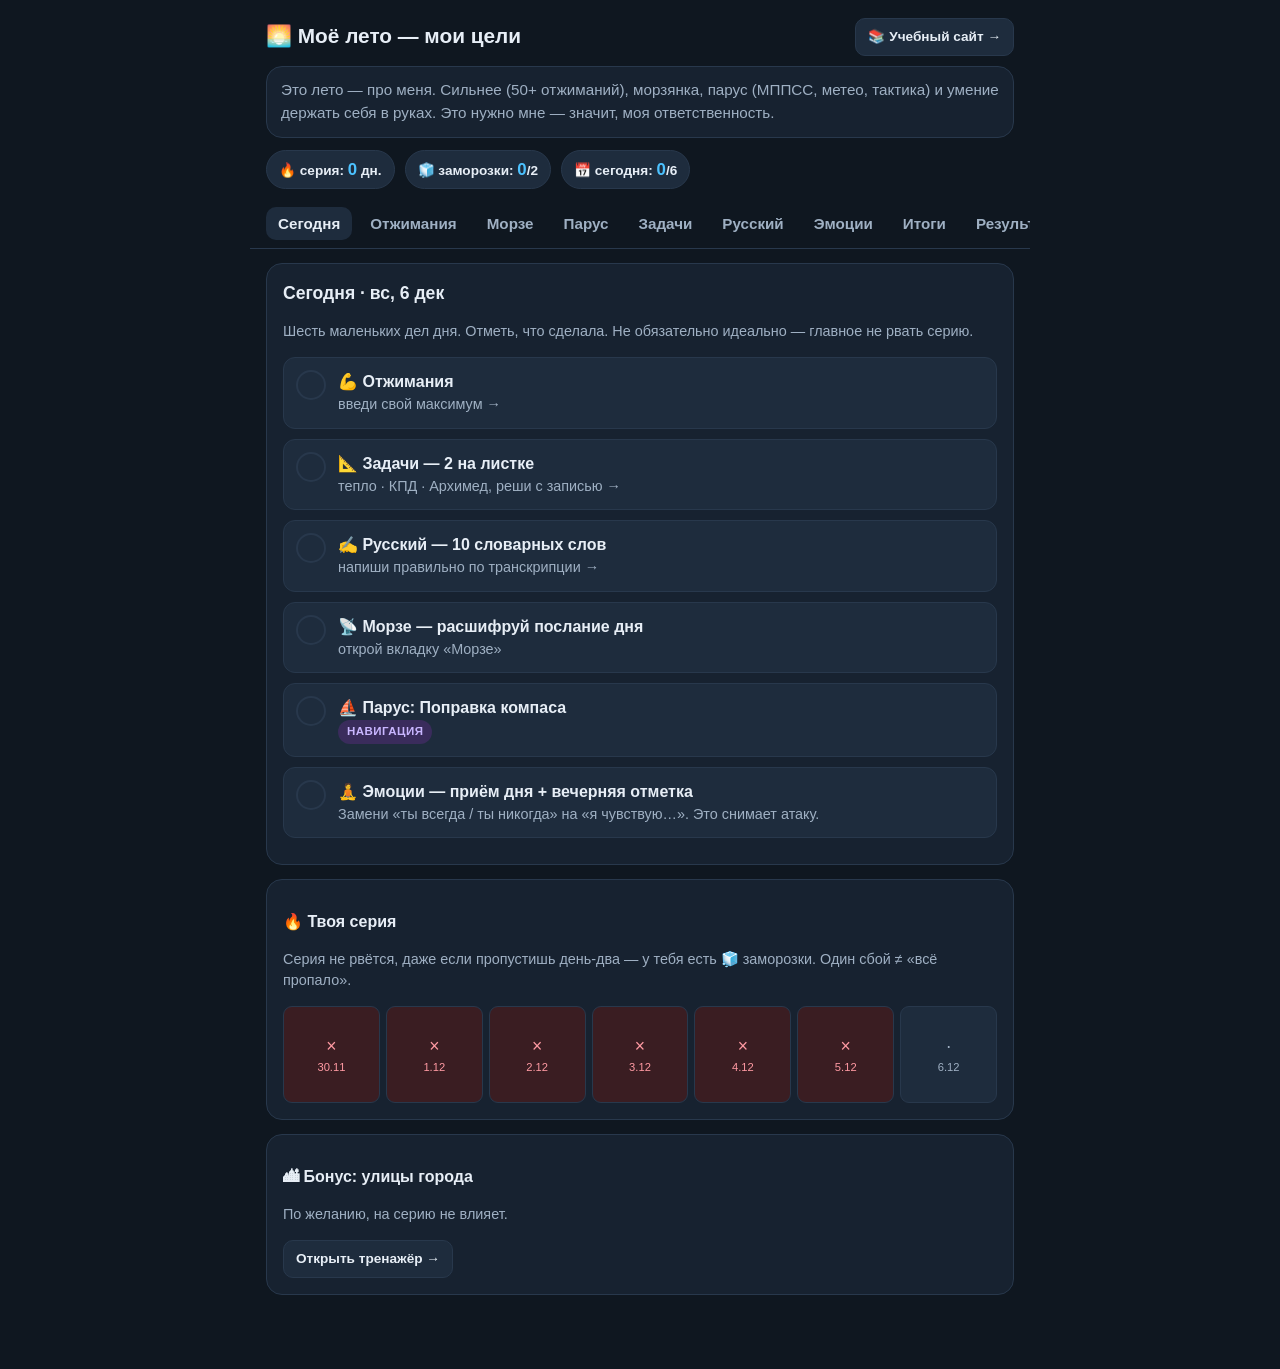
==== goals.html @ f06adfed "Отметка серии 1–5 июля (80 отж 5-го, 70 в остальные) + бонус-вкладка «Улицы города» - Разовый seed: " ====
<!DOCTYPE html>
<html lang="ru">
<head>
<meta charset="UTF-8">
<meta name="viewport" content="width=device-width, initial-scale=1.0">
<title>Моё лето — мои цели</title>
<style>
  :root{
    --bg:#0f1720; --card:#172230; --card2:#1e2c3d; --line:#28384c;
    --text:#e7eef6; --dim:#9fb0c3; --accent:#4cc2ff; --accent2:#5be0a0;
    --warn:#ffb454; --bad:#ff7a85; --good:#5be0a0;
    --radius:16px;
  }
  *{box-sizing:border-box; -webkit-tap-highlight-color:transparent;}
  body{margin:0; background:var(--bg); color:var(--text);
    font-family:-apple-system,Segoe UI,Roboto,Arial,sans-serif; line-height:1.5;}
  header{padding:18px 16px 10px; max-width:780px; margin:0 auto;}
  h1{font-size:1.3rem; margin:0 0 4px;}
  .why{background:var(--card); border:1px solid var(--line); border-radius:var(--radius);
    padding:12px 14px; margin-top:10px; font-size:.95rem; color:var(--dim); cursor:text;}
  .why b{color:var(--text);}
  .streakbar{display:flex; gap:10px; align-items:center; margin-top:12px; flex-wrap:wrap;}
  .chip{background:var(--card2); border:1px solid var(--line); border-radius:999px;
    padding:6px 12px; font-size:.85rem; font-weight:600;}
  .chip .num{color:var(--accent); font-size:1.05rem;}
  nav{display:flex; gap:6px; overflow-x:auto; padding:8px 16px; max-width:780px; margin:0 auto;
    position:sticky; top:0; background:var(--bg); z-index:5; border-bottom:1px solid var(--line);}
  nav button{flex:0 0 auto; background:none; border:none; color:var(--dim);
    font-size:.95rem; padding:8px 12px; border-radius:10px; cursor:pointer; font-weight:600;}
  nav button.active{background:var(--card2); color:var(--text);}
  main{max-width:780px; margin:0 auto; padding:14px 16px 60px;}
  .card{background:var(--card); border:1px solid var(--line); border-radius:var(--radius);
    padding:16px; margin-bottom:14px;}
  .card h2{margin:0 0 4px; font-size:1.1rem;}
  .card h3{margin:14px 0 6px; font-size:1rem;}
  .muted{color:var(--dim); font-size:.9rem;}
  .task{display:flex; align-items:flex-start; gap:12px; padding:12px; border-radius:12px;
    background:var(--card2); margin-bottom:10px; border:1px solid var(--line);}
  .task.done{opacity:.65;}
  .task .body{flex:1;}
  .task .ttl{font-weight:700;}
  .check{flex:0 0 auto; width:30px; height:30px; border-radius:50%; border:2px solid var(--line);
    background:none; cursor:pointer; font-size:1rem; color:var(--good); display:flex;
    align-items:center; justify-content:center; transition:.15s;}
  .check.on{background:var(--good); border-color:var(--good); color:#0f1720;}
  button.btn{background:var(--accent); color:#062234; border:none; border-radius:10px;
    padding:10px 16px; font-weight:700; cursor:pointer; font-size:.95rem;}
  button.btn.ghost{background:none; border:1px solid var(--line); color:var(--text);}
  input,textarea,select{background:var(--bg); color:var(--text); border:1px solid var(--line);
    border-radius:10px; padding:10px; font-size:1rem; font-family:inherit; width:100%;}
  textarea{resize:vertical; min-height:54px;}
  .row{display:flex; gap:10px; flex-wrap:wrap; align-items:center;}
  .morse{font-family:ui-monospace,Consolas,monospace; font-size:1.5rem; letter-spacing:2px;
    background:var(--bg); border:1px dashed var(--line); border-radius:12px; padding:16px;
    word-break:break-word; text-align:center; margin:8px 0;}
  .mtable{display:grid; grid-template-columns:repeat(auto-fill,minmax(64px,1fr)); gap:4px; margin-top:8px;}
  .mtable div{background:var(--card2); border-radius:8px; padding:6px; text-align:center; font-size:.8rem;}
  .mtable .m{font-family:monospace; color:var(--accent); display:block;}
  .pill{display:inline-block; font-size:.72rem; font-weight:700; padding:3px 9px; border-radius:999px;
    text-transform:uppercase; letter-spacing:.04em;}
  .pill.mppss{background:#1d3a5c; color:#9ad0ff;}
  .pill.meteo{background:#173f33; color:#8fe6c0;}
  .pill.tactic{background:#4a2d12; color:#ffce9a;}
  .pill.nav{background:#3a2c5c; color:#c9b6ff;}
  .pill.ogni{background:#5c1d2e; color:#ffb3c1;}
  .pill.zvuk{background:#14424a; color:#9ae6ef;}
  .pill.flag{background:#4a4512; color:#f0e29a;}
  table td,table th{padding:7px 8px; border-bottom:1px solid var(--line);}
  .progress{height:12px; background:var(--bg); border-radius:999px; overflow:hidden; border:1px solid var(--line);}
  .progress>i{display:block; height:100%; background:linear-gradient(90deg,var(--accent),var(--accent2));}
  .grid7{display:grid; grid-template-columns:repeat(7,1fr); gap:6px; margin-top:8px;}
  .grid7 .d{aspect-ratio:1; border-radius:9px; background:var(--card2); display:flex;
    flex-direction:column; align-items:center; justify-content:center; font-size:.7rem; color:var(--dim);
    border:1px solid var(--line);}
  .grid7 .d.done{background:#173f33; color:#8fe6c0; border-color:#2e6b54;}
  .grid7 .d.frozen{background:#1d3a5c; color:#9ad0ff;}
  .grid7 .d.miss{background:#3a1d22; color:#ff9aa3;}
  .grid7 .d .dd{font-size:1.1rem;}
  .moods{display:flex; gap:8px; margin:8px 0;}
  .moods button{font-size:1.5rem; background:none; border:1px solid var(--line); border-radius:10px;
    padding:6px 10px; cursor:pointer;}
  .moods button.sel{border-color:var(--accent); background:var(--card2);}
  .seg{display:flex; gap:6px; flex-wrap:wrap;}
  .seg button{background:var(--card2); border:1px solid var(--line); color:var(--text);
    border-radius:10px; padding:8px 14px; cursor:pointer;}
  .seg button.sel{background:var(--accent); color:#062234; border-color:var(--accent); font-weight:700;}
  .topbar{display:flex; align-items:center; justify-content:space-between; gap:10px; flex-wrap:wrap;}
  .linkbtn{display:inline-block; text-decoration:none; border:1px solid var(--line); color:var(--text);
    background:var(--card2); border-radius:10px; padding:8px 12px; font-weight:600; font-size:.85rem; white-space:nowrap;}
  .cols{display:flex; gap:14px; flex-wrap:wrap;}
  .col{flex:1 1 300px; min-width:0;}
  @media (max-width:560px){ .cols{flex-direction:column;} }
  .ok{color:var(--good); font-weight:700;}
  .no{color:var(--bad); font-weight:700;}
  small.note{color:var(--dim);}
</style>
</head>
<body>
<header>
  <div class="topbar">
    <h1>🌅 Моё лето — мои цели</h1>
    <a class="linkbtn" href="program.html">📚 Учебный сайт →</a>
  </div>
  <div class="why" id="why" title="Нажми, чтобы изменить"></div>
  <div class="streakbar">
    <span class="chip">🔥 серия: <span class="num" id="streakN">0</span> дн.</span>
    <span class="chip">🧊 заморозки: <span class="num" id="freezeN">2</span>/2</span>
    <span class="chip">📅 сегодня: <span class="num" id="todayDone">0</span>/6</span>
  </div>
</header>

<nav id="nav"></nav>
<main id="view"></main>

<script src="vocab.js"></script>
<script>
/* ============================ ДАННЫЕ ============================ */
// Русская азбука Морзе
const MORSE_RU={"А":".-","Б":"-...","В":".--","Г":"--.","Д":"-..","Е":".","Ж":"...-","З":"--..",
"И":"..","Й":".---","К":"-.-","Л":".-..","М":"--","Н":"-.","О":"---","П":".--.","Р":".-.","С":"...",
"Т":"-","У":"..-","Ф":"..-.","Х":"....","Ц":"-.-.","Ч":"---.","Ш":"----","Щ":"--.-","Ъ":"--.--",
"Ы":"-.--","Ь":"-..-","Э":"..-..","Ю":"..--","Я":".-.-"};
const MORSE_NUM={"0":"-----","1":".----","2":"..---","3":"...--","4":"....-","5":".....","6":"-....","7":"--...","8":"---..","9":"----."};
const MORSE={...MORSE_RU,...MORSE_NUM};

// Послания дня — морская тематика: птицы, морские животные, части такелажа.
// Не устойчивые выражения — чтобы расшифровывать, а не угадывать.
const MESSAGES = ["АЛЬБАТРОС","БУРЕВЕСТНИК","БАКЛАН","ОЛУША","КРАЧКА","ПОМОРНИК","ГЛУПЫШ","КАЙРА",
"ТЮЛЕНЬ","ДЕЛЬФИН","МЕДУЗА","КАЛЬМАР","МОРСКОЙ ЕЖ","СКАТ","КАСАТКА","МОРЖ","МИДИЯ","АКТИНИЯ",
"ВАНТЫ","ШТАГ","ФАЛ","ШКОТ","ГАФЕЛЬ","КРАСПИЦА","РЕЛИНГ","ШВЕРТ","РУМПЕЛЬ","НАГЕЛЬ","БАКШТАГ",
"ФОРДУН","СТАКСЕЛЬ","ТРАНЕЦ","КИЛЬ","3 ТЮЛЕНЯ","СТАЯ КРАЧЕК","МОКРЫЙ ФАЛ"];

const SAILING = [
 ["mppss","Кто обгоняющий","МППСС пр.13: обгоняющим считается судно, подходящее к другому с направления более 22,5° позади траверза (ночью видит только кормовой огонь). Оно уступает дорогу до полного расхождения.","Ты заходишь с сектора за траверзом судна. Кто уступает?","Ты — как обгоняющая, до расхождения."],
 ["mppss","Пересечение курсов","Пр.15 (для судов с двигателем): когда курсы пересекаются, уступает то судно, которое видит другое со своего правого борта.","Другое судно у тебя справа, курсы пересекаются. Кто уступает?","Ты — оно справа."],
 ["mppss","Иерархия судов","Пр.18: парусное судно уступает дорогу судам, лишённым возможности управляться, ограниченным в манёвре и занятым ловом рыбы.","Парусник и судно, занятое ловом рыбы. Кто уступает?","Парусник."],
 ["mppss","Ограниченная видимость","Пр.19: в тумане идут безопасной скоростью; при сигнале другого судна впереди траверза избегают поворота влево.","В тумане сигнал прямо по курсу. Куда не стоит отворачивать?","Влево."],
 ["mppss","Безопасная скорость","Пр.6: безопасная скорость — чтобы успеть остановиться и разойтись. Зависит от видимости, плотности движения, манёвренности.","От чего зависит безопасная скорость?","От видимости, трафика, манёвренности."],
 ["nav","Миля и узел","1 морская миля = 1852 м. Скорость в узлах — это мили в час: 1 узел = 1 миля/ч.","Судно идёт 6 узлов. Сколько миль за 2 часа?","12 миль."],
 ["nav","Система МАМС, регион A","В регионе A (Европа, Россия) при входе в порт латеральные буи: красный — слева, зелёный — справа.","Входишь в порт (регион A). С какой стороны красный буй?","Слева."],
 ["nav","Кардинальные знаки","Кардинальный знак показывает, с какой стороны обходить опасность. Северный знак: проходи севернее его (два чёрных конуса вершинами вверх).","С какой стороны обходить северный кардинальный знак?","С севера (севернее знака)."],
 ["nav","Поправка компаса","Истинный курс = компасный курс + поправка компаса, где поправка = склонение + девиация.","Из чего складывается поправка компаса?","Из склонения и девиации."],
 ["nav","Приборы","Лаг измеряет скорость и пройденный путь, эхолот — глубину под килём, компас — курс.","Какой прибор измеряет глубину?","Эхолот."],
 ["meteo","Шкала Бофорта","Сила ветра — в баллах Бофорта: 0 — штиль, 4 балла — умеренный ветер (5,5–8 м/с, барашки), 6 — крепкий.","4 балла по Бофорту — это какой ветер?","Умеренный, ~5,5–8 м/с."],
 ["meteo","Барометр","Быстрое падение давления — признак скорого ухудшения погоды и усиления ветра.","Барометр быстро падает. Что это значит?","Скоро ухудшение и усиление ветра."],
 ["meteo","Кучево-дождевые","Кучево-дождевые облака (наковальня) несут шквалы, ливень и грозу — на воде опасны.","Чем опасны кучево-дождевые облака?","Шквалы, гроза, ливень."],
 ["meteo","Холодный фронт","Холодный фронт проходит быстро: резкое усиление и заход ветра, короткие шквалы, потом прояснение.","Что с ветром при холодном фронте?","Резкое усиление и заход, шквалы."],
 ["meteo","Заход и отход","Заход (lift) даёт идти острее к цели, отход (header) — уваливать. На лавировке поворачивают на отходах.","На лавировке поворачивают на заходах или отходах?","На отходах."],
 ["ogni","Бортовые огни","Правый бортовой огонь — зелёный, левый — красный, каждый светит в секторе 112,5°.","Какого цвета левый бортовой огонь?","Красный."],
 ["ogni","Кормовой и топовый","Кормовой огонь — белый (135° сзади). Топовый — белый, спереди (225°), его несут суда с двигателем на ходу.","Парусник на ходу несёт топовый огонь?","Нет — только бортовые и кормовой."],
 ["ogni","Парусник ночью","Парусное судно на ходу несёт бортовые и кормовой огни; дополнительно может нести на топе мачты красный над зелёным.","Какие основные огни у парусника на ходу?","Бортовые и кормовой белый."],
 ["ogni","Судно на якоре","Судно на якоре ночью несёт круговой белый огонь (360°), видимый со всех сторон.","Какой огонь у судна на якоре?","Круговой белый."],
 ["ogni","Не управляется","Судно, лишённое возможности управляться, несёт два красных круговых огня вертикально.","Два красных круговых огня вертикально — что за судно?","Лишённое возможности управляться."],
 ["zvuk","Один короткий","На виду друг у друга: один короткий гудок = «изменяю курс вправо».","Один короткий гудок — что означает?","Поворачиваю вправо."],
 ["zvuk","Два коротких","Два коротких гудка = «изменяю курс влево».","Два коротких гудка — это?","Поворачиваю влево."],
 ["zvuk","Три коротких","Три коротких гудка = «работаю машиной на задний ход».","Три коротких гудка означают?","Даю задний ход."],
 ["zvuk","Сигнал сомнения","Пять и более коротких гудков = предупреждение/сомнение: «не понимаю ваших намерений».","Пять и более коротких — что это?","Сигнал сомнения/предупреждения."],
 ["zvuk","Туман","В тумане судно с двигателем на ходу даёт один продолжительный гудок не реже чем раз в 2 минуты.","Как часто гудит судно на ходу в тумане?","Один продолжительный ≤ каждые 2 мин."],
 ["flag","Флаг «Альфа»","Флаг A (Alpha, бело-синий) — «У меня спущен водолаз, держитесь в стороне на малой скорости».","Что значит флаг «Альфа»?","Спущен водолаз — держись в стороне."],
 ["flag","Флаг «Оскар»","Флаг O (Oscar, красно-жёлтый по диагонали) — «Человек за бортом».","Какой флаг — «человек за бортом»?","«Оскар» (O)."],
 ["flag","Стартовый флаг P","В гонках флаг P (Papa, синее поле с белым квадратом) — подготовительный сигнал, за минуту до старта.","Флаг P на гонке — что значит?","Подготовительный сигнал перед стартом."],
 ["flag","Отложение гонки","Поднят флаг AP (ответный вымпел) — гонка отложена, старт переносится.","Что означает поднятый AP?","Гонка отложена."],
 ["flag","Флаг «Браво»","Флаг B (Bravo, красный) — «Принимаю или сдаю опасный груз (топливо)».","О чём предупреждает красный флаг «Браво»?","Опасный груз / приём топлива."]
];

const EMO = [
 "Пауза 6 секунд: перед резким ответом — вдох на 4, выдох на 6. Импульс проходит.",
 "Спроси себя: «Это правда важно сказать сейчас — или я просто хочу быть права?»",
 "Назови эмоцию про себя: «я злюсь». Названная эмоция теряет силу.",
 "Правило часа: хочешь отправить резкое сообщение — подожди час и перечитай.",
 "Замени «ты всегда / ты никогда» на «я чувствую…». Это снимает атаку.",
 "Перед советом спроси: «Тебе нужен совет или просто чтобы выслушали?»",
 "Закипаешь — три медленных выдоха, длиннее вдоха. Тело успокаивает голову.",
 "Промолчать — тоже ответ. Молчание можно дополнить, сказанное не вернуть.",
 "Замечай телесный сигнал злости (сжатая челюсть, плечи) — это ранний звоночек.",
 "После вспышки — без самобичевания: заметила → извинилась если надо → пошла дальше.",
 "Перед спором реши: какого исхода я хочу? Резкая фраза приближает его или отдаляет?",
 "Я-сообщение: «когда происходит X, я чувствую Y, и мне хотелось бы Z».",
 "Дай человеку договорить, не перебивая. Посчитай до двух после его паузы.",
 "Вечером вспомни один момент, где ты сдержалась. Это и есть тренировка."
];

// Задачи на листке — авторский набор: тепловой баланс, КПД, Архимед (в несколько действий)
const PHYS = [
 {topic:"Тепло",q:"Сколько теплоты нужно, чтобы лёд массой 2 кг при −20 °C полностью превратить в воду при 0 °C? Ответ в кДж. (c льда = 2100, λ = 3,4·10⁵)",answer:764,tol:5,units:"кДж",solution:"Нагрев льда: Q₁ = c·m·Δt = 2100·2·20 = 84 000 Дж. Плавление: Q₂ = λ·m = 3,4·10⁵·2 = 680 000 Дж. Итого 764 000 Дж = 764 кДж."},
 {topic:"Тепло",q:"В 500 г воды при 30 °C опустили 50 г льда при 0 °C. Лёд весь растаял. Какая установится температура? (c = 4200, λ = 3,4·10⁵)",answer:19.9,tol:0.4,units:"°C",solution:"Вода отдаёт, лёд тает и нагревается: 0,5·4200·(30−t) = 0,05·3,4·10⁵ + 0,05·4200·t → 2100·(30−t) = 17 000 + 210t → 2310t = 46 000 → t ≈ 19,9 °C."},
 {topic:"Тепло",q:"В 200 г воды при 15 °C бросили 50 г льда при 0 °C. Сколько граммов льда успеет растаять? (c = 4200, λ = 3,4·10⁵)",answer:37,tol:2,units:"г",solution:"Тепло воды при остывании до 0 °C: 0,2·4200·15 = 12 600 Дж. Это меньше теплоты плавления всего льда (17 000 Дж), значит t = 0 °C и часть льда останется. Растает m = 12 600/3,4·10⁵ ≈ 0,037 кг = 37 г."},
 {topic:"Тепло",q:"Смешали 1,5 кг воды при 80 °C и 0,5 кг воды при 20 °C. Какая температура смеси? (c = 4200)",answer:65,tol:1,units:"°C",solution:"Баланс: 1,5·(80−t) = 0,5·(t−20) → 120 − 1,5t = 0,5t − 10 → 2t = 130 → t = 65 °C."},
 {topic:"Тепло",q:"Сколько дров нужно сжечь, чтобы нагреть 50 л воды от 10 до 100 °C при КПД печи 40 %? (c = 4200, q = 1,0·10⁷ Дж/кг)",answer:4.7,tol:0.2,units:"кг",solution:"Полезно: Q = 4200·50·90 = 1,89·10⁷ Дж. Затратить: Q/0,4 = 4,725·10⁷ Дж. Масса: m = 4,725·10⁷/1,0·10⁷ ≈ 4,7 кг."},
 {topic:"Тепло",q:"Кипятильник 600 Вт нагревает 1,5 л воды от 20 до 100 °C, КПД 80 %. За сколько минут закипит? (c = 4200)",answer:17.5,tol:0.5,units:"мин",solution:"Полезно: Q = 4200·1,5·80 = 504 000 Дж. Полезная мощность: 600·0,8 = 480 Вт. t = 504 000/480 = 1050 с = 17,5 мин."},
 {topic:"Тепло",q:"Сколько теплоты выделится при конденсации 200 г пара при 100 °C и остывании воды до 40 °C? Ответ в кДж. (L = 2,3·10⁶, c = 4200)",answer:510,tol:5,units:"кДж",solution:"Конденсация: 2,3·10⁶·0,2 = 460 000 Дж. Остывание: 4200·0,2·60 = 50 400 Дж. Итого ≈ 510 кДж."},
 {topic:"Тепло",q:"Свинцовую деталь 400 г нагрели от 27 °C до плавления (327 °C) и расплавили. Сколько теплоты ушло? Ответ в кДж. (c = 140, λ = 2,5·10⁴)",answer:26.8,tol:0.5,units:"кДж",solution:"Нагрев: 140·0,4·300 = 16 800 Дж. Плавление: 2,5·10⁴·0,4 = 10 000 Дж. Итого 26 800 Дж = 26,8 кДж."},
 {topic:"Тепло",q:"Какую массу воды можно нагреть от 20 до 50 °C, отдав ей 252 кДж теплоты? (c = 4200)",answer:2,tol:0.1,units:"кг",solution:"m = Q/(c·Δt) = 252 000/(4200·30) = 252 000/126 000 = 2 кг."},
 {topic:"Тепло",q:"В 2 кг воды при 20 °C погрузили железный брусок 0,5 кг при 320 °C. Какая установится температура? (c воды = 4200, c железа = 460)",answer:28,tol:0.6,units:"°C",solution:"0,5·460·(320−t) = 2·4200·(t−20) → 230·(320−t) = 8400·(t−20) → 241 600 = 8630t → t ≈ 28 °C."},
 {topic:"Тепло",q:"Сколько спирта нужно сжечь, чтобы получить 138 кДж теплоты при КПД горелки 50 %? Ответ в граммах. (q = 2,76·10⁷)",answer:10,tol:1,units:"г",solution:"Затратить: 138 000/0,5 = 276 000 Дж. Масса: 276 000/2,76·10⁷ = 0,01 кг = 10 г."},
 {topic:"Тепло",q:"Сколько теплоты нужно, чтобы 1 кг воды при 80 °C полностью превратить в пар при 100 °C? Ответ в МДж. (c = 4200, L = 2,3·10⁶)",answer:2.38,tol:0.05,units:"МДж",solution:"Нагрев: 4200·1·20 = 84 000 Дж. Парообразование: 2,3·10⁶·1 = 2 300 000 Дж. Итого ≈ 2 384 000 Дж ≈ 2,38 МДж."},
 {topic:"КПД",q:"Кран поднимает груз 500 кг на 12 м за 20 с. Мощность двигателя 4 кВт. Найди КПД. (g = 10)",answer:75,tol:1,units:"%",solution:"Полезная работа: A = mgh = 500·10·12 = 60 000 Дж. Полезная мощность: 60 000/20 = 3000 Вт. КПД = 3000/4000 = 75 %."},
 {topic:"КПД",q:"Печь сожгла 3 кг угля, полезно пошло на нагрев 100 л воды от 15 до 65 °C. Найди КПД. (c = 4200, q = 3·10⁷)",answer:23,tol:1,units:"%",solution:"Полезно: 4200·100·50 = 2,1·10⁷ Дж. Затрачено: 3·3·10⁷ = 9·10⁷ Дж. КПД = 2,1·10⁷/9·10⁷ ≈ 23 %."},
 {topic:"КПД",q:"Тепловой двигатель за цикл получает от нагревателя 8000 Дж и отдаёт холодильнику 6000 Дж. Найди КПД.",answer:25,tol:1,units:"%",solution:"Полезная работа: A = 8000 − 6000 = 2000 Дж. КПД = 2000/8000 = 25 %."},
 {topic:"КПД",q:"Двигатель развивает полезную мощность 30 кВт при КПД 25 %. Сколько бензина расходуется за 1 час? (q = 4,6·10⁷)",answer:9.4,tol:0.3,units:"кг",solution:"Полезная работа за час: 30 000·3600 = 1,08·10⁸ Дж. Топливом: 1,08·10⁸/0,25 = 4,32·10⁸ Дж. m = 4,32·10⁸/4,6·10⁷ ≈ 9,4 кг."},
 {topic:"КПД",q:"Электрочайник нагревает 2 л воды от 25 до 100 °C за 10 мин при мощности 1,2 кВт. Найди КПД. (c = 4200)",answer:87.5,tol:2,units:"%",solution:"Полезно: 4200·2·75 = 630 000 Дж. Затрачено: 1200·600 = 720 000 Дж. КПД = 630 000/720 000 ≈ 87,5 %."},
 {topic:"Архимед",q:"Тело весит в воздухе 7,8 Н, а в воде 6,8 Н. Найди плотность вещества. (ρ воды = 1000, g = 10)",answer:7800,tol:50,units:"кг/м³",solution:"Сила Архимеда: 7,8 − 6,8 = 1 Н. Объём: V = 1/(1000·10) = 1·10⁻⁴ м³. Масса: 7,8/10 = 0,78 кг. ρ = 0,78/1·10⁻⁴ = 7800 кг/м³."},
 {topic:"Архимед",q:"Брусок 0,5 кг объёмом 800 см³ плавает в воде. Какая часть объёма под водой (в %)? (ρ воды = 1000)",answer:62.5,tol:1,units:"%",solution:"Плотность бруска: 0,5/8·10⁻⁴ = 625 кг/м³. Доля под водой = 625/1000 = 62,5 %."},
 {topic:"Архимед",q:"Кубик со стороной 10 см плавает, погрузившись на 6 см. Найди массу кубика. (ρ воды = 1000, g = 10)",answer:0.6,tol:0.02,units:"кг",solution:"Подводный объём: 0,1·0,1·0,06 = 6·10⁻⁴ м³. ρ·g·V = mg → m = ρ·V = 1000·6·10⁻⁴ = 0,6 кг."},
 {topic:"Архимед",q:"На какой глубине давление воды равно 200 кПа? (ρ = 1000, g = 10)",answer:20,tol:0.5,units:"м",solution:"p = ρ·g·h → h = 200 000/(1000·10) = 20 м."},
 {topic:"Архимед",q:"Камень объёмом 2 л весит в воздухе 50 Н. Каков его вес в воде? (ρ воды = 1000, g = 10)",answer:30,tol:1,units:"Н",solution:"Сила Архимеда: 1000·10·0,002 = 20 Н. Вес в воде: 50 − 20 = 30 Н."},
 {topic:"Архимед",q:"В цилиндр налили 3 кг воды, площадь дна 0,02 м². Найди давление на дно. (g = 10)",answer:1500,tol:20,units:"Па",solution:"Сила = вес воды: 3·10 = 30 Н. p = F/S = 30/0,02 = 1500 Па."},
 {topic:"Архимед",q:"Шар объёмом 5 л и массой 2 кг удерживают под водой. Какую силу нужно приложить? (ρ = 1000, g = 10)",answer:30,tol:1,units:"Н",solution:"Сила Архимеда: 1000·10·0,005 = 50 Н. Вес: 20 Н. Шар всплывает, удерживать вниз силой 50 − 20 = 30 Н."}
];
// Тексты для коротких изложений (через день вместо словарных слов)
const IZL = [
 {t:"Маяк",x:"На краю скалистого мыса много лет стоял старый маяк. Каждую ночь он зажигал огонь и показывал кораблям дорогу к берегу. Рыбаки говорили, что без него в шторм не вернулся бы домой ни один баркас. Когда маяк впервые за сто лет погас, весь посёлок вышел на берег и молчал. Наутро смотритель починил фонарь, и море снова стало безопасным."},
 {t:"Старый клён",x:"Во дворе рос огромный старый клён. Летом под ним прятались от жары, осенью дети собирали его резные листья. Однажды клён решили спилить — он мешал стройке. Но жильцы написали письмо, и дерево оставили. Теперь клён по-прежнему шумит над двором и помнит всех, кто под ним вырос."},
 {t:"Находка",x:"Мальчик нашёл на чердаке старую жестяную коробку. В ней лежали пожелтевшие письма, монетки и маленький компас. Оказалось, это вещи прадеда, который был моряком. Мальчик расспросил бабушку и узнал историю целой семьи. С тех пор компас всегда лежал у него на столе."},
 {t:"Первый поход",x:"Они впервые шли в горы всей группой. Дорога оказалась труднее, чем казалось по карте. Кто-то хотел повернуть назад, но решили идти вместе и помогать отстающим. На вершине открылся вид, ради которого стоило терпеть усталость. Домой вернулись другими людьми."},
 {t:"Музыкант в переходе",x:"В подземном переходе каждый вечер играл скрипач. Люди спешили мимо, и редко кто останавливался. Но однажды рядом замерла маленькая девочка и слушала до конца. Скрипач улыбнулся и сыграл специально для неё. В тот вечер он понял, ради чего играет."},
 {t:"Письмо в бутылке",x:"Дети нашли на берегу запечатанную бутылку с запиской. Незнакомец просил того, кто найдёт послание, сделать сегодня что-то доброе. Сначала ребята посмеялись, а потом всё же помогли соседке донести сумки. Вечером каждый чувствовал странную радость. Записку они спрятали, чтобы когда-нибудь отправить дальше."},
 {t:"Спасённый стриж",x:"После грозы во дворе нашли мокрого стрижа, который не мог взлететь. Стрижи не умеют подниматься с земли — им нужна высота. Ребята осторожно подбросили птицу с балкона. Стриж расправил крылья и унёсся в небо. Все долго смотрели ему вслед."},
 {t:"Тетрадь с задачами",x:"Девочка никак не могла решить трудную задачу и хотела всё бросить. Подруга посоветовала отложить тетрадь и выспаться. Наутро решение пришло само за пять минут. Девочка поняла: иногда отдых помогает больше, чем упрямство. С тех пор она не сидит над задачей до ночи."}
];
const WORDS = window.VOCAB || [];
function physToday(){const n=PHYS.length;if(!n)return[];return[PHYS[(dayIndex()*2)%n],PHYS[(dayIndex()*2+1)%n]];}
function wordsToday(){const n=WORDS.length;if(!n)return[];const o=[];for(let i=0;i<10;i++)o.push(WORDS[(dayIndex()*10+i)%n]);return o;}
function isIzlDay(d){return idxOf(d)%2===1;}
function izlToday(){return IZL[Math.floor(dayIndex()/2)%IZL.length];}

/* ============================ СОСТОЯНИЕ ============================ */
const KEY="goals-state";
const DEFAULT={
  why:"Это лето — про меня. Сильнее (50+ отжиманий), морзянка, парус (МППСС, метео, тактика) и умение держать себя в руках. Это нужно мне — значит, моя ответственность.",
  startDate:isoToday(),
  pushupMax:null,
  pushupHistory:[],   // [{date,max}]
  days:{},            // {iso:{pushups,morse,sailing,emotions, emo:{held,mood,note}, morseGuess}}
  morseSolved:0,
  freezeBudget:2
};
let S=load();
function load(){try{const r=localStorage.getItem(KEY);return r?{...DEFAULT,...JSON.parse(r)}:{...DEFAULT};}catch(e){return{...DEFAULT};}}
function save(){localStorage.setItem(KEY,JSON.stringify(S));}
// Разовая отметка: серия 1–5 июля (Маша занималась с разных устройств, данные не синхронизировались)
if(!S.seedJul1){
  S.startDate="2026-07-01";
  const mk=(d,total)=>{S.days[d]={pushups:true,morse:true,sailing:true,emotions:true,physics:true,russian:true,pushLog:[{type:"обычные",reps:total}]};};
  mk("2026-07-01",70);mk("2026-07-02",70);mk("2026-07-03",70);mk("2026-07-04",70);mk("2026-07-05",80);
  S.seedJul1=true;
  save();
}

/* ============================ ДАТЫ ============================ */
function isoToday(){const d=new Date();return iso(d);}
function iso(d){return d.getFullYear()+"-"+String(d.getMonth()+1).padStart(2,"0")+"-"+String(d.getDate()).padStart(2,"0");}
function parse(s){const[y,m,d]=s.split("-").map(Number);return new Date(y,m-1,d);}
function addDays(s,n){const d=parse(s);d.setDate(d.getDate()+n);return iso(d);}
function idxOf(d){return Math.max(0,Math.round((parse(d)-parse(S.startDate))/86400000));}
function dayIndex(){return idxOf(isoToday());}
function day(d){if(!S.days[d])S.days[d]={pushups:false,morse:false,sailing:false,emotions:false,physics:false,russian:false};return S.days[d];}
function isComplete(d){const x=S.days[d];return!!(x&&x.pushups&&x.morse&&x.sailing&&x.emotions&&x.physics&&x.russian);}

/* ============================ СЕРИЯ + ЗАМОРОЗКИ ============================ */
function computeStreak(){
  let streak=0, freezesLeft=S.freezeBudget, used=0;
  let cur=isoToday();
  // сегодня не считаем «пропуском», если ещё не доделан
  if(!isComplete(cur)) cur=addDays(cur,-1);
  while(cur>=S.startDate){
    if(isComplete(cur)){ streak++; }
    else { if(used<freezesLeft){ used++; } else break; }
    cur=addDays(cur,-1);
  }
  return {streak, freezesUsed:used, freezesLeft:Math.max(0,freezesLeft-used)};
}

/* ============================ НАВИГАЦИЯ ============================ */
const TABS=[["today","Сегодня"],["pushups","Отжимания"],["morse","Морзе"],["sailing","Парус"],["physics","Задачи"],["russian","Русский"],["emotions","Эмоции"],["week","Итоги"],["mom","Результаты"],["city","🏙 Улицы"]];
let tab="today";
function renderNav(){
  document.getElementById("nav").innerHTML=TABS.map(([k,t])=>
    `<button class="${k===tab?'active':''}" onclick="go('${k}')">${t}</button>`).join("");
}
function go(k){tab=k;render();}
function renderHeader(){
  document.getElementById("why").innerHTML=S.why;
  const st=computeStreak();
  document.getElementById("streakN").textContent=st.streak;
  document.getElementById("freezeN").textContent=st.freezesLeft;
  let c=0;["pushups","morse","sailing","emotions","physics","russian"].forEach(k=>{if(day(isoToday())[k])c++;});
  document.getElementById("todayDone").textContent=c;
}
document.getElementById("why").addEventListener("click",()=>{
  const v=prompt("Зачем тебе это лето? (своими словами)",S.why.replace(/<[^>]+>/g,""));
  if(v!==null){S.why=v.trim()||S.why;save();renderHeader();}
});

/* ============================ ОТРИСОВКА ============================ */
function render(){syncPush();renderNav();renderHeader();
  const v=document.getElementById("view");
  v.innerHTML=({today:tToday,pushups:tPush,morse:tMorse,sailing:tSail,physics:tPhys,russian:tRus,emotions:tEmo,week:tWeek,mom:tMom,city:tCity}[tab])();
  if(tab==="emotions")fillEmo();
  if(tab==="morse")fillMorse();
}

/* ---- СЕГОДНЯ ---- */
function tToday(){
  const d=isoToday(), x=day(d);
  const mi=dayIndex()%MESSAGES.length;
  const si=dayIndex()%SAILING.length;
  const ei=dayIndex()%EMO.length;
  const izlDay=isIzlDay(d);
  const push=S.pushupMax?("сегодня: "+pushTotal(d)+" / цель "+pushGoal()):"введи свой максимум";
  const card=(k,emoji,ttl,sub)=>`<div class="task ${x[k]?'done':''}">
    <button class="check ${x[k]?'on':''}" onclick="toggle('${k}')">${x[k]?'✓':''}</button>
    <div class="body"><div class="ttl">${emoji} ${ttl}</div><div class="muted">${sub}</div></div></div>`;
  const cardGo=(k,emoji,ttl,sub,t)=>`<div class="task ${x[k]?'done':''}" style="cursor:pointer" onclick="go('${t}')">
    <div class="check ${x[k]?'on':''}">${x[k]?'✓':''}</div>
    <div class="body"><div class="ttl">${emoji} ${ttl}</div><div class="muted">${sub} →</div></div></div>`;
  return `<div class="card"><h2>Сегодня · ${human(d)}</h2>
    <p class="muted">Шесть маленьких дел дня. Отметь, что сделала. Не обязательно идеально — главное не рвать серию.</p>
    ${cardGo("pushups","💪","Отжимания",push,"pushups")}
    ${cardGo("physics","📐","Задачи — 2 на листке","тепло · КПД · Архимед, реши с записью","physics")}
    ${cardGo("russian","✍️",izlDay?"Русский — короткое изложение":"Русский — 10 словарных слов",izlDay?"прочитай и перескажи кратко":"напиши правильно по транскрипции","russian")}
    ${card("morse","📡","Морзе — расшифруй послание дня","открой вкладку «Морзе»")}
    ${card("sailing","⛵","Парус: "+SAILING[si][1],"<span class='pill "+SAILING[si][0]+"'>"+plabel(SAILING[si][0])+"</span>")}
    ${card("emotions","🧘","Эмоции — приём дня + вечерняя отметка",EMO[ei])}
    </div>
    <div class="card"><h3>🔥 Твоя серия</h3>
    <p class="muted">Серия не рвётся, даже если пропустишь день-два — у тебя есть 🧊 заморозки. Один сбой ≠ «всё пропало».</p>
    ${miniWeek()}</div>
    <div class="card"><h3>🏙 Бонус: улицы города</h3>
    <p class="muted">По желанию, на серию не влияет.</p>
    <a class="linkbtn" href="dolgoprudny-map.html">Открыть тренажёр →</a></div>`;
}
function toggle(k){const x=day(isoToday());x[k]=!x[k];save();render();}

/* ---- ОТЖИМАНИЯ ---- */
const PTYPES=["обычные","армейские","алмазные","широкие","узкие","наклонные","на коленях","другое…"];
function pushGoal(){return 70;}
function pushTotal(d){const x=S.days[d];return x&&x.pushLog?x.pushLog.reduce((s,e)=>s+(+e.reps||0),0):0;}
function syncPush(){const d=isoToday();const x=day(d);x.pushups=pushGoal()>0&&pushTotal(d)>=pushGoal();}
function tPush(){
  const d=isoToday();const x=day(d);x.pushLog=x.pushLog||[];
  const total=pushTotal(d),goal=pushGoal();
  const pctG=Math.min(100,Math.round(total/goal*100));
  const log=x.pushLog.length?x.pushLog.map((e,i)=>`<span class="chip">${e.type} ×${e.reps} <span onclick="delPush(${i})" style="cursor:pointer;color:var(--bad)">✕</span></span>`).join(" "):'<span class="muted">пока пусто</span>';
  const opts=PTYPES.map(t=>`<option>${t}</option>`).join("");
  const bonus=total>=goal?`<p class="ok" style="margin-top:6px">Цель взята! 🔥${total>goal?' сверх плана +'+(total-goal):''}</p>`:'';
  const left=`<div class="card"><h2>🔥 Всего за сегодня</h2>
     <p style="font-size:1.7rem;margin:2px 0"><b>${total}</b> <span class="muted" style="font-size:1rem">/ цель ${goal}+</span></p>
     <div class="progress"><i style="width:${pctG}%"></i></div>${bonus}
     <h3>Добавить подход</h3>
     <div class="row"><select id="ptype" style="max-width:150px">${opts}</select>
       <input id="preps" type="number" inputmode="numeric" placeholder="сколько" style="max-width:110px">
       <button class="btn" onclick="addPush()">+ Добавить</button></div>
     <h3>Подходы за день</h3><div class="row">${log}</div>
     <p class="muted" style="margin-top:8px">Цель дня — <b>70+</b>, больше — лучше. Набирай объём за день: +10 обычных утром, +10 армейских днём, +5 алмазных вечером…</p></div>`;
  let right;
  if(!S.pushupMax){
    right=`<div class="card"><h2>💪 Максимум за раз</h2>
     <p>Замерь старт: максимум отжиманий за один подход (до отказа) и впиши.</p>
     <div class="row"><input id="pm" type="number" inputmode="numeric" placeholder="например 12" style="max-width:140px">
     <button class="btn" onclick="setMax()">Сохранить</button></div>
     <p class="muted">Цель — 50 за раз. Раз в неделю перезамеряем.</p></div>`;
  } else {
    const pctM=Math.min(100,Math.round(S.pushupMax/50*100));
    const last=S.pushupHistory[S.pushupHistory.length-1];
    const sinceTest=last?Math.round((parse(d)-parse(last.date))/86400000):99;
    right=`<div class="card"><h2>💪 Максимум за раз</h2>
     <p>Сейчас: <b>${S.pushupMax}</b> → цель <b>50</b></p>
     <div class="progress"><i style="width:${pctM}%"></i></div><p class="muted">${pctM}% до 50 за раз</p></div>
    <div class="card"><h3>Перезамер максимума</h3>
     ${sinceTest>=7?'<p class="ok">Пора проверить максимум за раз! 💪</p>':'<p class="muted">Следующий замер через '+(7-sinceTest)+' дн.</p>'}
     <div class="row"><input id="pm" type="number" inputmode="numeric" placeholder="новый максимум" style="max-width:160px">
     <button class="btn ghost" onclick="setMax()">Обновить</button></div></div>`;
  }
  return `<div class="cols"><div class="col">${left}</div><div class="col">${right}</div></div>`;
}
function addPush(){
  let t=document.getElementById("ptype").value;
  if(t==="другое…"){t=(prompt("Какой вид отжиманий?")||"").trim();if(!t)return;}
  const r=parseInt(document.getElementById("preps").value,10);
  if(!r||r<1)return;
  const x=day(isoToday());x.pushLog=x.pushLog||[];x.pushLog.push({type:t,reps:r});
  syncPush();save();render();
}
function delPush(i){const x=day(isoToday());if(x.pushLog)x.pushLog.splice(i,1);syncPush();save();render();}
function setMax(){const v=parseInt(document.getElementById("pm").value,10);
  if(!v||v<1)return;S.pushupMax=v;S.pushupHistory.push({date:isoToday(),max:v});syncPush();save();render();}

/* ---- МОРЗЕ ---- */
function encode(t){return t.toUpperCase().replace(/Ё/g,"Е").split("").map(ch=>ch===" "?"/":(MORSE[ch]||"")).join(" ");}
function morseToday(){const b=dayIndex()*3;return [0,1,2].map(o=>MESSAGES[(b+o)%MESSAGES.length]);}
function moreMorse(){const x=day(isoToday());x.mShown=Math.min(3,(x.mShown||1)+1);save();render();}
function tMorse(){
  const x=day(isoToday());x.mGuess=x.mGuess||["","",""];x.mDone=x.mDone||[false,false,false];
  if(x.mShown==null)x.mShown=1;
  const ps=morseToday();
  const tableLet=Object.keys(MORSE_RU).map(k=>`<div>${k}<span class="m">${MORSE_RU[k]}</span></div>`).join("");
  const tableNum=Object.keys(MORSE_NUM).map(k=>`<div>${k}<span class="m">${MORSE_NUM[k]}</span></div>`).join("");
  let cards="";
  for(let k=0;k<x.mShown;k++){
    cards+=`<div class="card"><div class="muted">${k===0?'Послание дня (основное)':'Бонус '+k}</div>
      <div class="morse">${encode(ps[k])}</div>
      <div class="row"><input id="mg${k}" placeholder="твоя расшифровка" value="${(x.mGuess[k]||'').replace(/"/g,'&quot;')}">
      <button class="btn" onclick="checkMorse(${k})">Проверить</button>
      <button class="btn ghost" onclick="revealMorse(${k})">Ответ</button></div>
      <div id="mres${k}" style="margin-top:8px">${x.mDone[k]?'<span class="ok">Разгадано ✓</span>':''}</div></div>`;
  }
  const more=x.mShown<3?`<button class="btn ghost" onclick="moreMorse()">➕ ещё фраза (по желанию)</button>`:'<span class="muted">Все 3 на сегодня открыты 👏</span>';
  return `<div class="card"><h2>📡 Морзе</h2>
    <p class="muted">Точка <b>·</b>, тире <b>—</b>, пробел между буквами, «/» — между словами. Расшифруй по русской азбуке ниже. День засчитывается с первой; до трёх в день — по желанию.</p>
    <p class="muted" style="margin-top:4px">Решено всего: <b>${S.morseSolved}</b></p></div>
    ${cards}
    <div class="card">${more}</div>
    <div class="card"><h3>Русская азбука Морзе</h3><div class="mtable">${tableLet}</div>
      <h3>Цифры</h3><div class="mtable">${tableNum}</div></div>`;
}
function fillMorse(){}
function checkMorse(k){
  const ps=morseToday();const x=day(isoToday());x.mGuess=x.mGuess||["","",""];x.mDone=x.mDone||[false,false,false];
  x.mGuess[k]=document.getElementById("mg"+k).value;
  const g=(x.mGuess[k]||"").trim().toUpperCase().replace(/Ё/g,"Е").replace(/\s+/g," ");
  const ans=ps[k].toUpperCase().replace(/Ё/g,"Е");
  if(g===ans){
    if(!x.mDone[k]){x.mDone[k]=true;S.morseSolved++;}
    if(!x.morse)x.morse=true;
    save();render();
  }else{
    save();
    document.getElementById("mres"+k).innerHTML='<span class="no">Не совсем — попробуй ещё или нажми «Ответ».</span>';
  }
}
function revealMorse(k){const ps=morseToday();document.getElementById("mres"+k).innerHTML='Ответ: <b>'+ps[k]+'</b>';}

/* ---- ПАРУС ---- */
function plabel(k){return{mppss:"МППСС",nav:"Навигация",meteo:"Метео",ogni:"Огни",zvuk:"Сигналы",flag:"Флаги",tactic:"Тактика"}[k];}
function tSail(){
  const i=dayIndex()%SAILING.length;const[cat,ttl,txt,q,a]=SAILING[i];const x=day(isoToday());
  return `<div class="card"><span class="pill ${cat}">${plabel(cat)}</span>
    <h2 style="margin-top:8px">${ttl}</h2><p>${txt}</p>
    <h3>Вопрос на закрепление</h3><p><b>${q}</b></p>
    <button class="btn ghost" onclick="document.getElementById('sa').style.display='block'">Показать ответ</button>
    <p id="sa" style="display:none;margin-top:8px" class="ok">${a}</p>
    <div class="task ${x.sailing?'done':''}" style="margin-top:14px">
    <button class="check ${x.sailing?'on':''}" onclick="toggle('sailing')">${x.sailing?'✓':''}</button>
    <div class="body"><div class="ttl">Разобрала тему дня</div></div></div></div>
    <div class="card muted">Темы идут по кругу: МППСС, навигация, метеорология, сигнальные огни, звуковые сигналы, флаги. Каждый день — новая. Скажи, если что-то углубить или добавить.</div>`;
}

/* ---- ЗАДАЧИ (физика: тепло, КПД, Архимед — на листке) ---- */
function pillPhys(topic){return {"Тепло":"meteo","КПД":"flag","Архимед":"mppss"}[topic]||"nav";}
function tPhys(){
  const ps=physToday();const x=day(isoToday());x.physAns=x.physAns||{};
  if(!ps.length)return `<div class="card"><h2>📐 Задачи</h2><p class="no">Набор задач пуст.</p></div>`;
  let h=`<div class="card"><h2>📐 Задачи дня</h2><p class="muted">Две задачи в несколько действий — решай на листке, потом впиши ответ. День засчитывается, когда обе решены верно. Застряла — открой «Решение» и разбери по шагам.</p></div>`;
  ps.forEach((p,i)=>{const a=x.physAns[i]||{};
    h+=`<div class="card"><span class="pill ${pillPhys(p.topic)}">${p.topic}</span>
      <p style="margin-top:8px">Задача ${i+1}. ${p.q}</p>
      <div class="row"><input id="pa${i}" inputmode="decimal" placeholder="ответ${p.units?' ('+p.units+')':''}" value="${a.val!=null?a.val:''}" style="max-width:220px">
      <button class="btn" onclick="checkPhys(${i})">Проверить</button>
      <button class="btn ghost" onclick="document.getElementById('ps${i}').style.display='block'">Решение</button></div>
      <div id="pr${i}" style="margin-top:8px">${a.ok===true?'<span class="ok">Верно ✓</span>':a.ok===false?'<span class="no">Пока неверно — попробуй ещё или открой решение</span>':''}</div>
      <p id="ps${i}" style="display:none;margin-top:8px" class="muted">${p.solution||''}</p></div>`;});
  return h;
}
function checkPhys(i){
  const ps=physToday();const p=ps[i];const x=day(isoToday());x.physAns=x.physAns||{};
  const val=document.getElementById("pa"+i).value;
  const num=parseFloat(String(val).replace(",","."));
  const ok=!isNaN(num)&&Math.abs(num-p.answer)<=(p.tol||0)+1e-9;
  x.physAns[i]={val,ok};
  x.physics=physToday().every((_,j)=>x.physAns[j]&&x.physAns[j].ok);
  save();render();
}

/* ---- РУССКИЙ (словарные слова) ---- */
function tRus(){
  if(isIzlDay(isoToday())) return tIzl();
  const ws=wordsToday();const x=day(isoToday());x.rusAns=x.rusAns||{};
  if(!ws.length)return `<div class="card"><h2>✍️ Русский</h2><p class="no">Словарь не загрузился (нет файла vocab.js рядом).</p></div>`;
  let score=0,att=0;
  ws.forEach((w,i)=>{const a=x.rusAns[i]||{};if(a.val!=null)att++;if(a.ok)score++;});
  let h=`<div class="card"><h2>✍️ Словарные слова — 10</h2>
    <p>Верно: <b>${score}</b>/10 · проверено ${att}/10</p>
    <p class="muted">По транскрипции и значению напиши слово правильно. День засчитывается, когда проверишь все 10.</p></div>`;
  ws.forEach((w,i)=>{const a=x.rusAns[i]||{};
    h+=`<div class="card"><div class="muted">${w.t} — ${w.m}</div>
      <div class="row" style="margin-top:8px"><input id="ra${i}" placeholder="напиши слово" value="${a.val!=null?a.val:''}" style="max-width:260px">
      <button class="btn" onclick="checkRus(${i})">Проверить</button></div>
      <div id="rr${i}" style="margin-top:6px">${a.ok===true?'<span class="ok">Верно ✓</span>':a.ok===false?'<span class="no">Правильно: '+w.w+'</span>':''}</div></div>`;});
  return h;
}
function checkRus(i){
  const ws=wordsToday();const w=ws[i];const x=day(isoToday());x.rusAns=x.rusAns||{};
  const val=document.getElementById("ra"+i).value;
  const ok=val.trim().toLowerCase().replace(/ё/g,"е")===w.w.toLowerCase().replace(/ё/g,"е");
  x.rusAns[i]={val,ok};
  x.russian=ws.every((_,j)=>x.rusAns[j]&&x.rusAns[j].val!=null);
  save();render();
}
function tIzl(){
  const x=day(isoToday());x.izl=x.izl||{};
  const t=izlToday();
  return `<div class="card"><h2>✍️ Короткое изложение</h2>
    <p class="muted">Сегодня вместо словарных слов — изложение. Прочитай текст 2 раза, выдели главные мысли (микротемы) и напиши сжатый пересказ в 3–4 предложениях, сохранив смысл. Проверяешь себя сама.</p>
    <button class="btn ghost" id="izltog" onclick="toggleIzl()" style="margin-top:6px">🙈 Скрыть текст</button></div>
   <div class="card" id="izltextbox"><h3>${t.t}</h3><p>${t.x}</p></div>
   <div class="card"><h3>Твой сжатый пересказ</h3>
    <textarea id="izltext" style="min-height:140px" placeholder="пиши здесь (или на листке — тогда просто отметь «Готово»)">${(x.izl.note||"").replace(/</g,"&lt;")}</textarea>
    <div style="margin-top:10px"><button class="btn" onclick="saveIzl()">Готово</button></div>
    <p id="izlmsg" class="muted" style="margin-top:8px">${x.izl.done?'<span class="ok">Изложение отмечено ✓</span>':''}</p></div>`;
}
function toggleIzl(){
  const b=document.getElementById("izltextbox"),t=document.getElementById("izltog");
  if(b.style.display==="none"){b.style.display="";t.textContent="🙈 Скрыть текст";}
  else{b.style.display="none";t.textContent="👁 Показать текст";}
}
function saveIzl(){
  const x=day(isoToday());x.izl=x.izl||{};
  x.izl.note=document.getElementById("izltext").value;
  x.izl.done=true;x.russian=true;save();render();
}

/* ---- ЭМОЦИИ ---- */
function tEmo(){
  const i=dayIndex()%EMO.length;
  return `<div class="card"><h2>🧘 Приём дня</h2><p style="font-size:1.05rem">${EMO[i]}</p></div>
   <div class="card"><h3>Вечерняя отметка (10 секунд)</h3>
    <p class="muted">Сегодня получилось сдержать непрошенную/резкую фразу?</p>
    <div class="seg" id="held">
      <button data-v="yes">Да 💪</button><button data-v="partly">Частично</button><button data-v="no">Не вышло</button></div>
    <h3>Настроение</h3><div class="moods" id="mood">
      ${[["1","😣"],["2","🙁"],["3","😐"],["4","🙂"],["5","😄"]].map(([v,e])=>`<button data-v="${v}">${e}</button>`).join("")}</div>
    <h3>Одна строчка: что было трудно / чем горжусь</h3>
    <textarea id="enote" placeholder="по желанию"></textarea>
    <div style="margin-top:10px"><button class="btn" onclick="saveEmo()">Сохранить отметку</button></div>
    <p id="emsg" class="muted" style="margin-top:8px"></p></div>`;
}
function fillEmo(){
  const x=day(isoToday());const e=x.emo||{};
  if(e.held)document.querySelector(`#held button[data-v="${e.held}"]`)?.classList.add("sel");
  if(e.mood)document.querySelector(`#mood button[data-v="${e.mood}"]`)?.classList.add("sel");
  if(e.note)document.getElementById("enote").value=e.note;
  document.querySelectorAll("#held button").forEach(b=>b.onclick=()=>{document.querySelectorAll("#held button").forEach(z=>z.classList.remove("sel"));b.classList.add("sel");});
  document.querySelectorAll("#mood button").forEach(b=>b.onclick=()=>{document.querySelectorAll("#mood button").forEach(z=>z.classList.remove("sel"));b.classList.add("sel");});
}
function saveEmo(){
  const x=day(isoToday());
  const held=document.querySelector("#held button.sel")?.dataset.v||null;
  const mood=document.querySelector("#mood button.sel")?.dataset.v||null;
  const note=document.getElementById("enote").value.trim();
  x.emo={held,mood,note};x.emotions=true;save();renderHeader();
  document.getElementById("emsg").innerHTML='<span class="ok">Сохранено. Отметка засчитана — это и есть тренировка. ✓</span>';
}

/* ---- ИТОГИ НЕДЕЛИ ---- */
function miniWeek(){return weekGrid(7);}
function tWeek(){
  const st=computeStreak();
  const done14=lastN(14).filter(d=>isComplete(d)).length;
  const lastMax=S.pushupMax||"—";
  const heldYes=lastN(14).filter(d=>S.days[d]&&S.days[d].emo&&S.days[d].emo.held==="yes").length;
  return `<div class="card"><h2>📊 Итоги</h2>
    <div class="row">
      <span class="chip">🔥 серия <span class="num">${st.streak}</span></span>
      <span class="chip">✅ дней за 2 недели <span class="num">${done14}</span></span>
      <span class="chip">💪 максимум <span class="num">${lastMax}</span></span>
      <span class="chip">📡 морзе решено <span class="num">${S.morseSolved}</span></span>
      <span class="chip">🧘 сдержалась <span class="num">${heldYes}</span> дн.</span>
    </div></div>
   <div class="card"><h3>Последние 2 недели</h3>${weekGrid(14)}
    <p class="muted" style="margin-top:8px">🟩 день закрыт · 🟦 заморозка · 🟥 пропуск. Пустые — будущее.</p></div>
   <div class="card muted">Ты сама себе тренер. Раз в неделю смотри сюда: видно честную картину без вранья себе. Падать — нормально, главное — возвращаться.</div>`;
}
function lastN(n){const a=[];for(let i=n-1;i>=0;i--)a.push(addDays(isoToday(),-i));return a;}
function weekGrid(n){
  // помечаем заморозки: пропущенные дни внутри серии
  const st=computeStreak();
  return `<div class="grid7">`+lastN(n).map(d=>{
    let cls="d",mark="";
    const future=d>isoToday();
    if(future){cls+="";}
    else if(isComplete(d)){cls+=" done";mark="✓";}
    else if(d===isoToday()){mark="·";}
    else {cls+=" miss";mark="×";}
    return `<div class="${cls}"><span class="dd">${mark}</span>${parse(d).getDate()}.${parse(d).getMonth()+1}</div>`;
  }).join("")+`</div>`;
}

/* ---- СВОДКА ДЛЯ МАМЫ (только учёба) ---- */
function tMom(){
  const rows=lastN(14).reverse().map(d=>{
    const x=S.days[d];
    let phys="—";
    if(x&&x.physAns&&Object.keys(x.physAns).length){
      const ok=Object.values(x.physAns).filter(a=>a.ok).length;
      phys=ok+"/2"+(ok===2?" ✓":"");
    }
    let rus="—";
    if(isIzlDay(d)){ rus=(x&&x.izl&&x.izl.done)?"изложение ✓":"—"; }
    else if(x&&x.rusAns&&Object.keys(x.rusAns).length){
      const ok=Object.values(x.rusAns).filter(a=>a.ok).length;
      const att=Object.keys(x.rusAns).length;
      rus="слова "+ok+"/10"+(att<10?" (не до конца)":"");
    }
    return `<tr><td>${human(d)}</td><td>${phys}</td><td>${rus}</td></tr>`;
  }).join("");
  return `<div class="card"><h2>📊 Результаты</h2>
    <p class="muted">Твои результаты по учёбе: задачи по физике и русский язык, по дням. Можно показать маме, если попросит. Остальные дела (отжимания, морзе, парус, эмоции) сюда не попадают.</p>
    <table style="width:100%;border-collapse:collapse;font-size:.92rem">
      <thead><tr style="text-align:left;color:var(--dim)"><th>День</th><th>Задачи</th><th>Русский</th></tr></thead>
      <tbody>${rows}</tbody></table></div>
   <div class="card muted">«Задачи 2/2» — обе задачи решены верно. «Слова 8/10» — столько словарных слов написано правильно. В дни изложения — отметка, что пересказ написан.</div>`;
}

/* ---- УЛИЦЫ ГОРОДА (бонус, не влияет на серию) ---- */
function tCity(){
  return `<div class="card"><h2>🏙 Улицы Долгопрудного</h2>
    <p class="muted">Бонус: тренажёр по улицам твоего города. По желанию — на серию и дневные дела <b>не влияет</b>.</p>
    <div class="row" style="margin-top:10px">
      <a class="linkbtn" href="dolgoprudny-map.html">🗺 Карта улиц →</a>
      <a class="linkbtn" href="dolgoprudny-streets.html">📜 Список улиц →</a>
    </div></div>`;
}

/* ---- утилита ---- */
function human(d){const dt=parse(d);const days=["вс","пн","вт","ср","чт","пт","сб"];
  const mon=["янв","фев","мар","апр","мая","июн","июл","авг","сен","окт","ноя","дек"];
  return `${days[dt.getDay()]}, ${dt.getDate()} ${mon[dt.getMonth()]}`;}

render();
</script>
</body>
</html>
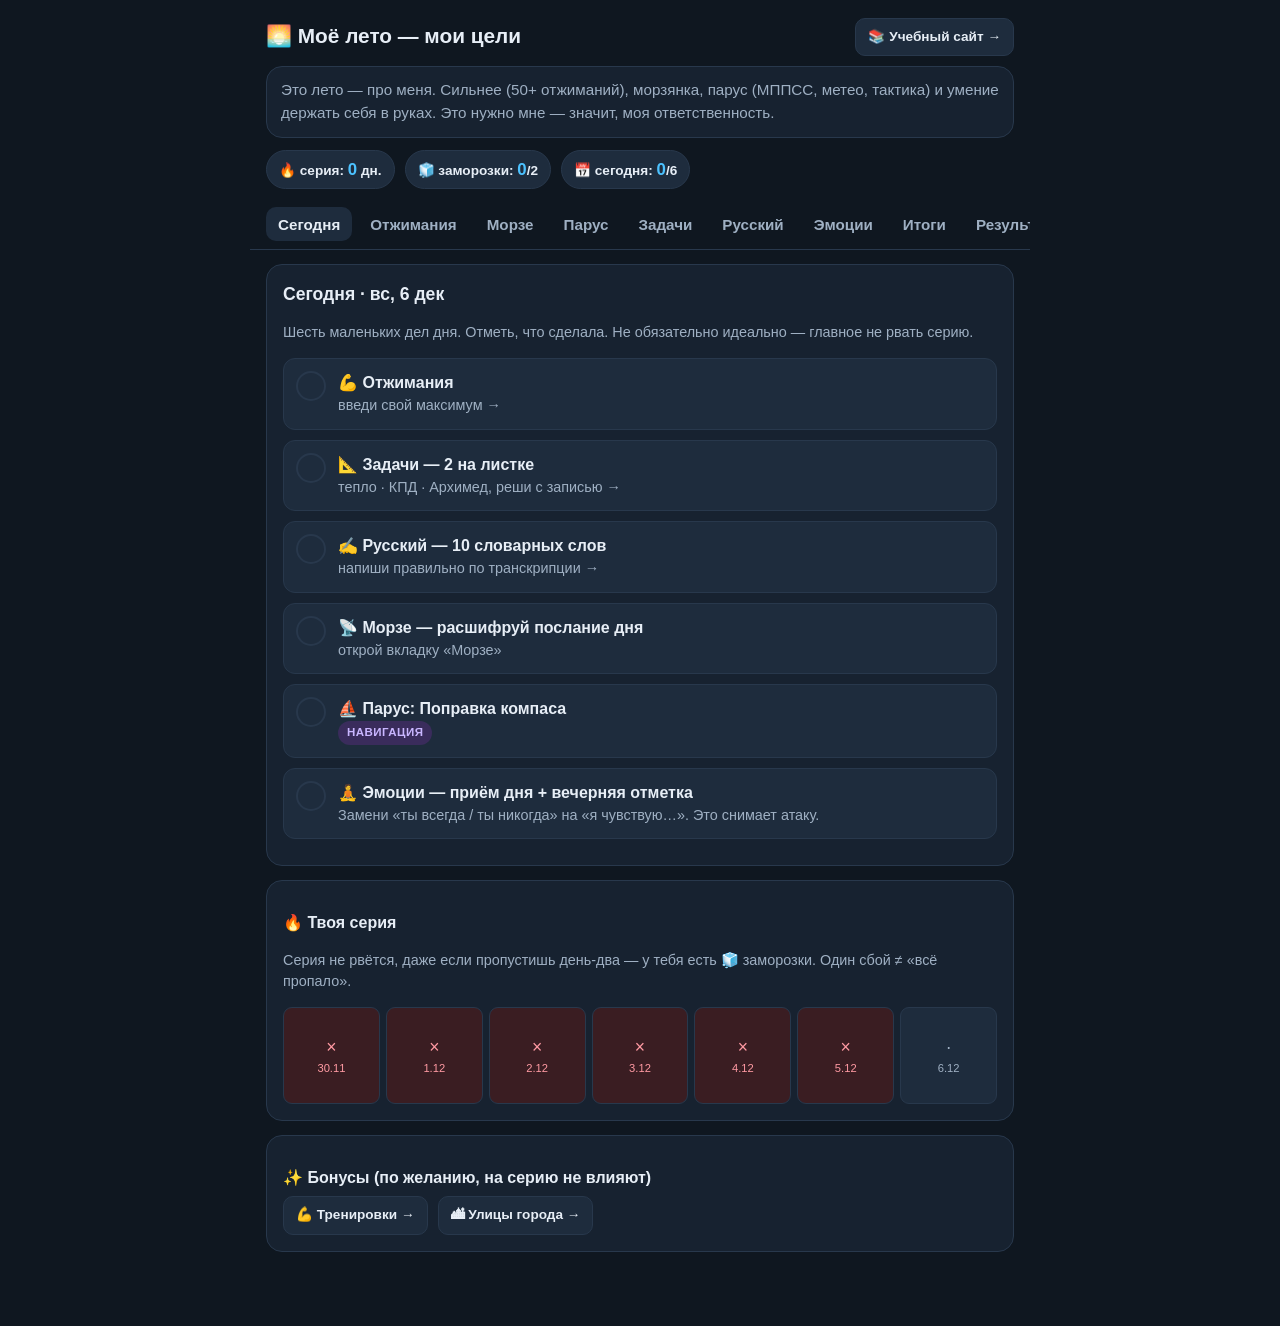
==== commit 26f4fae0: "Бонус-сайт «Спорт»: программа тренировок на 4 дня + видео-техника по упражнениям Co-Authored-By: Cla" ====
--- a/goals.html
+++ b/goals.html
@@ -272,7 +272,7 @@
 }
 
 /* ============================ НАВИГАЦИЯ ============================ */
-const TABS=[["today","Сегодня"],["pushups","Отжимания"],["morse","Морзе"],["sailing","Парус"],["physics","Задачи"],["russian","Русский"],["emotions","Эмоции"],["week","Итоги"],["mom","Результаты"],["city","🏙 Улицы"]];
+const TABS=[["today","Сегодня"],["pushups","Отжимания"],["morse","Морзе"],["sailing","Парус"],["physics","Задачи"],["russian","Русский"],["emotions","Эмоции"],["week","Итоги"],["mom","Результаты"],["sport","💪 Спорт"],["city","🏙 Улицы"]];
 let tab="today";
 function renderNav(){
   document.getElementById("nav").innerHTML=TABS.map(([k,t])=>
@@ -295,7 +295,7 @@
 /* ============================ ОТРИСОВКА ============================ */
 function render(){syncPush();renderNav();renderHeader();
   const v=document.getElementById("view");
-  v.innerHTML=({today:tToday,pushups:tPush,morse:tMorse,sailing:tSail,physics:tPhys,russian:tRus,emotions:tEmo,week:tWeek,mom:tMom,city:tCity}[tab])();
+  v.innerHTML=({today:tToday,pushups:tPush,morse:tMorse,sailing:tSail,physics:tPhys,russian:tRus,emotions:tEmo,week:tWeek,mom:tMom,city:tCity,sport:tSport}[tab])();
   if(tab==="emotions")fillEmo();
   if(tab==="morse")fillMorse();
 }
@@ -326,9 +326,9 @@
     <div class="card"><h3>🔥 Твоя серия</h3>
     <p class="muted">Серия не рвётся, даже если пропустишь день-два — у тебя есть 🧊 заморозки. Один сбой ≠ «всё пропало».</p>
     ${miniWeek()}</div>
-    <div class="card"><h3>🏙 Бонус: улицы города</h3>
-    <p class="muted">По желанию, на серию не влияет.</p>
-    <a class="linkbtn" href="dolgoprudny-map.html">Открыть тренажёр →</a></div>`;
+    <div class="card"><h3>✨ Бонусы (по желанию, на серию не влияют)</h3>
+    <div class="row"><a class="linkbtn" href="sport.html">💪 Тренировки →</a>
+    <a class="linkbtn" href="dolgoprudny-map.html">🏙 Улицы города →</a></div></div>`;
 }
 function toggle(k){const x=day(isoToday());x[k]=!x[k];save();render();}
 
@@ -569,7 +569,18 @@
     </div></div>
    <div class="card"><h3>Последние 2 недели</h3>${weekGrid(14)}
     <p class="muted" style="margin-top:8px">🟩 день закрыт · 🟦 заморозка · 🟥 пропуск. Пустые — будущее.</p></div>
-   <div class="card muted">Ты сама себе тренер. Раз в неделю смотри сюда: видно честную картину без вранья себе. Падать — нормально, главное — возвращаться.</div>`;
+   <div class="card muted">Ты сама себе тренер. Раз в неделю смотри сюда: видно честную картину без вранья себе. Падать — нормально, главное — возвращаться.</div>
+   <div class="card"><h3>💾 Перенос между устройствами</h3>
+    <p class="muted">Синхронизации нет — данные хранятся в этом браузере. Чтобы перенести на другое устройство: тут нажми «Экспорт», а на другом устройстве вставь код в «Импорт». При импорте данные <b>объединяются</b>, не затираются.</p>
+    <div class="row"><button class="btn" onclick="doExport()">⬆ Экспорт</button></div>
+    <textarea id="expbox" style="min-height:70px;margin-top:8px" placeholder="здесь появится твой код" readonly></textarea>
+    <p id="expmsg" class="muted" style="margin-top:4px"></p>
+    <h3>Импорт</h3>
+    <p class="muted">Вставь код с другого устройства или выбери сохранённый файл.</p>
+    <textarea id="impbox" style="min-height:70px" placeholder="вставь код сюда"></textarea>
+    <div class="row" style="margin-top:8px"><button class="btn" onclick="doImport()">⬇ Загрузить из кода</button>
+      <input type="file" accept="application/json,.json" onchange="importFile(this)" style="max-width:230px"></div>
+    <p id="impmsg" class="muted" style="margin-top:4px"></p></div>`;
 }
 function lastN(n){const a=[];for(let i=n-1;i>=0;i--)a.push(addDays(isoToday(),-i));return a;}
 function weekGrid(n){
@@ -621,6 +632,49 @@
       <a class="linkbtn" href="dolgoprudny-streets.html">📜 Список улиц →</a>
     </div></div>`;
 }
+function tSport(){
+  return `<div class="card"><h2>💪 Спорт — тренировки</h2>
+    <p class="muted">Твоя программа на 4 дня (руки+плечи, спина+пресс, ноги, кардио+кор) с видео-техникой по каждому упражнению. Бонус — на серию <b>не влияет</b>.</p>
+    <a class="linkbtn" href="sport.html">Открыть программу →</a></div>`;
+}
+
+/* ---- ЭКСПОРТ / ИМПОРТ (ручной перенос между устройствами) ---- */
+function doExport(){
+  const code=JSON.stringify(S);
+  try{const blob=new Blob([code],{type:"application/json"});const a=document.createElement("a");
+    a.href=URL.createObjectURL(blob);a.download="goals-backup.json";a.click();}catch(e){}
+  const ta=document.getElementById("expbox");if(ta)ta.value=code;
+  try{navigator.clipboard.writeText(code);}catch(e){}
+  const m=document.getElementById("expmsg");
+  if(m)m.innerHTML='<span class="ok">Готово: файл скачан, код скопирован. Перенеси на другое устройство → «Импорт».</span>';
+}
+function doImport(){
+  const raw=(document.getElementById("impbox").value||"").trim();
+  if(!raw){document.getElementById("impmsg").innerHTML='<span class="no">Вставь код или выбери файл.</span>';return;}
+  applyImport(raw);
+}
+function importFile(input){
+  const f=input.files&&input.files[0];if(!f)return;
+  const r=new FileReader();r.onload=()=>applyImport(String(r.result));r.readAsText(f);
+}
+function applyImport(raw){
+  let inc;try{inc=JSON.parse(raw);}catch(e){document.getElementById("impmsg").innerHTML='<span class="no">Не получилось прочитать (неверный код).</span>';return;}
+  mergeState(inc);save();render();
+  const m=document.getElementById("impmsg");if(m)m.innerHTML='<span class="ok">Данные загружены и объединены ✓</span>';
+}
+function doneCount(x){return ["pushups","morse","sailing","emotions","physics","russian"].filter(k=>x&&x[k]).length;}
+function mergeState(inc){
+  if(!inc||typeof inc!=="object")return;
+  inc.days=inc.days||{};
+  for(const d in inc.days){const a=S.days[d],b=inc.days[d];if(!a||doneCount(b)>=doneCount(a))S.days[d]=b;}
+  if(inc.startDate&&inc.startDate<S.startDate)S.startDate=inc.startDate;
+  if(typeof inc.morseSolved==="number")S.morseSolved=Math.max(S.morseSolved||0,inc.morseSolved);
+  if(typeof inc.pushupMax==="number")S.pushupMax=Math.max(S.pushupMax||0,inc.pushupMax);
+  if(Array.isArray(inc.pushupHistory)){const seen=new Set((S.pushupHistory||[]).map(h=>h.date));
+    inc.pushupHistory.forEach(h=>{if(h&&!seen.has(h.date)){S.pushupHistory.push(h);seen.add(h.date);}});}
+  if(inc.why&&(!S.why||S.why===DEFAULT.why))S.why=inc.why;
+  if(inc.seedJul1)S.seedJul1=true;
+}
 
 /* ---- утилита ---- */
 function human(d){const dt=parse(d);const days=["вс","пн","вт","ср","чт","пт","сб"];
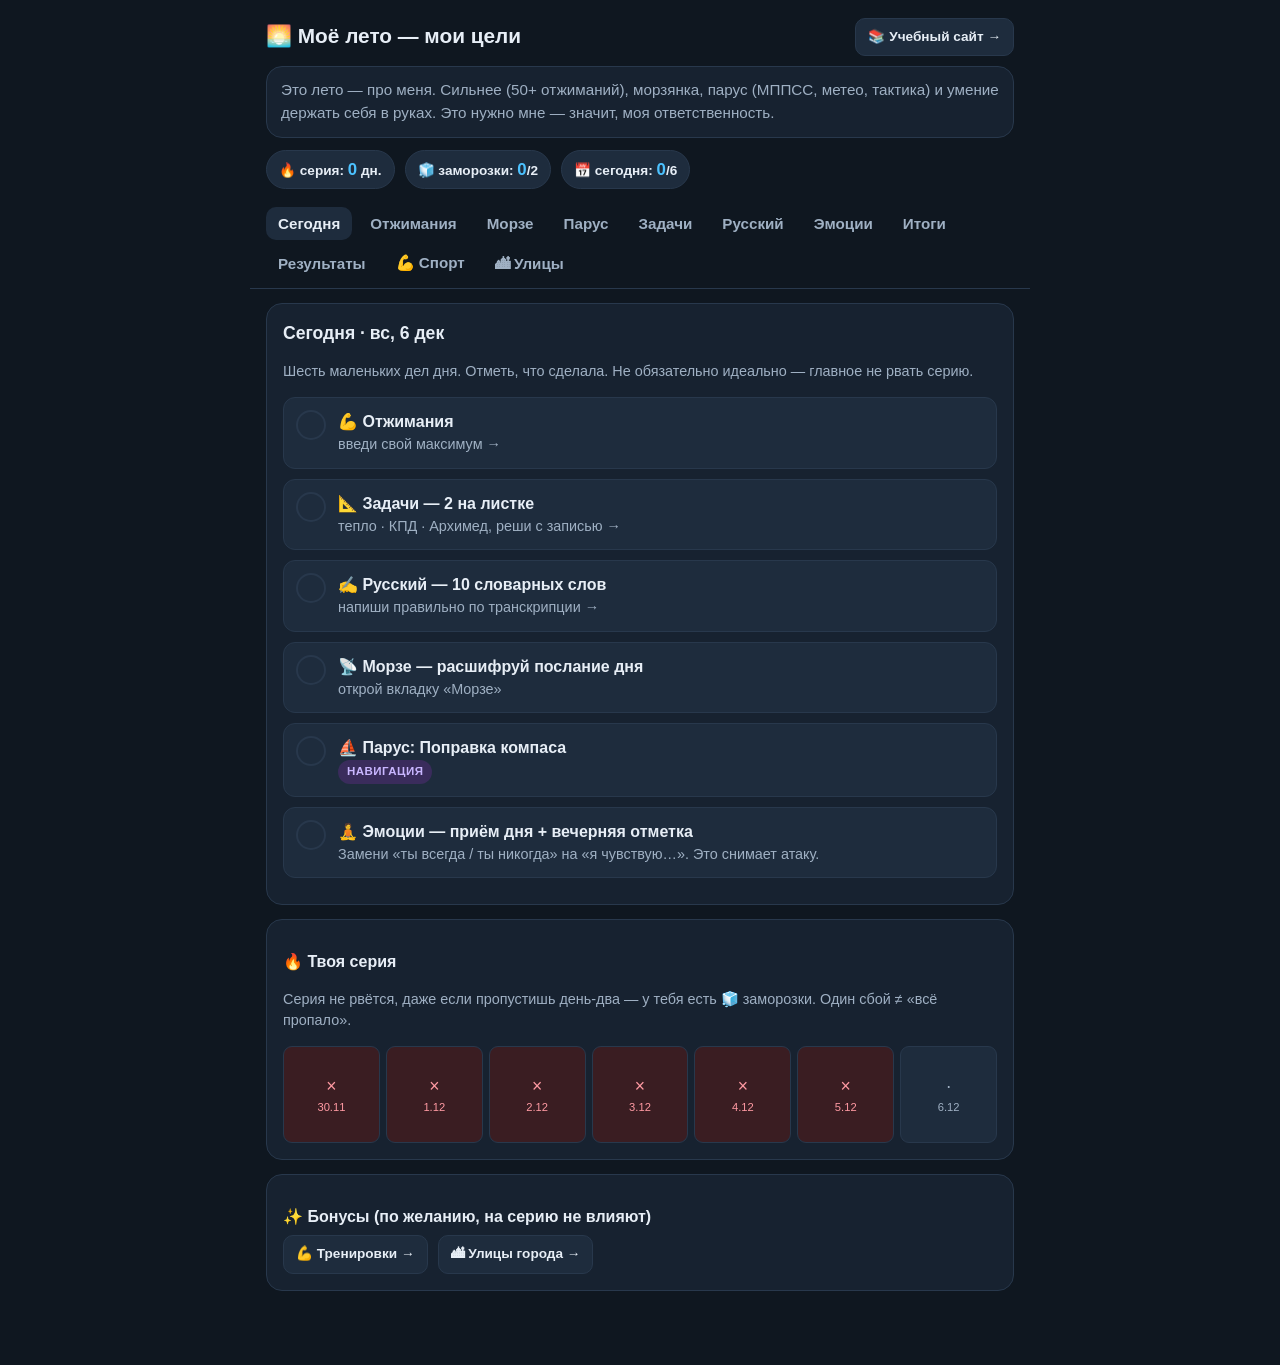
==== commit 26c8c184: "Навигация в несколько строк (перенос вместо горизонтального скролла) Co-Authored-By: Claude Opus 4.8" ====
--- a/goals.html
+++ b/goals.html
@@ -23,7 +23,7 @@
   .chip{background:var(--card2); border:1px solid var(--line); border-radius:999px;
     padding:6px 12px; font-size:.85rem; font-weight:600;}
   .chip .num{color:var(--accent); font-size:1.05rem;}
-  nav{display:flex; gap:6px; overflow-x:auto; padding:8px 16px; max-width:780px; margin:0 auto;
+  nav{display:flex; gap:6px; flex-wrap:wrap; padding:8px 16px; max-width:780px; margin:0 auto;
     position:sticky; top:0; background:var(--bg); z-index:5; border-bottom:1px solid var(--line);}
   nav button{flex:0 0 auto; background:none; border:none; color:var(--dim);
     font-size:.95rem; padding:8px 12px; border-radius:10px; cursor:pointer; font-weight:600;}
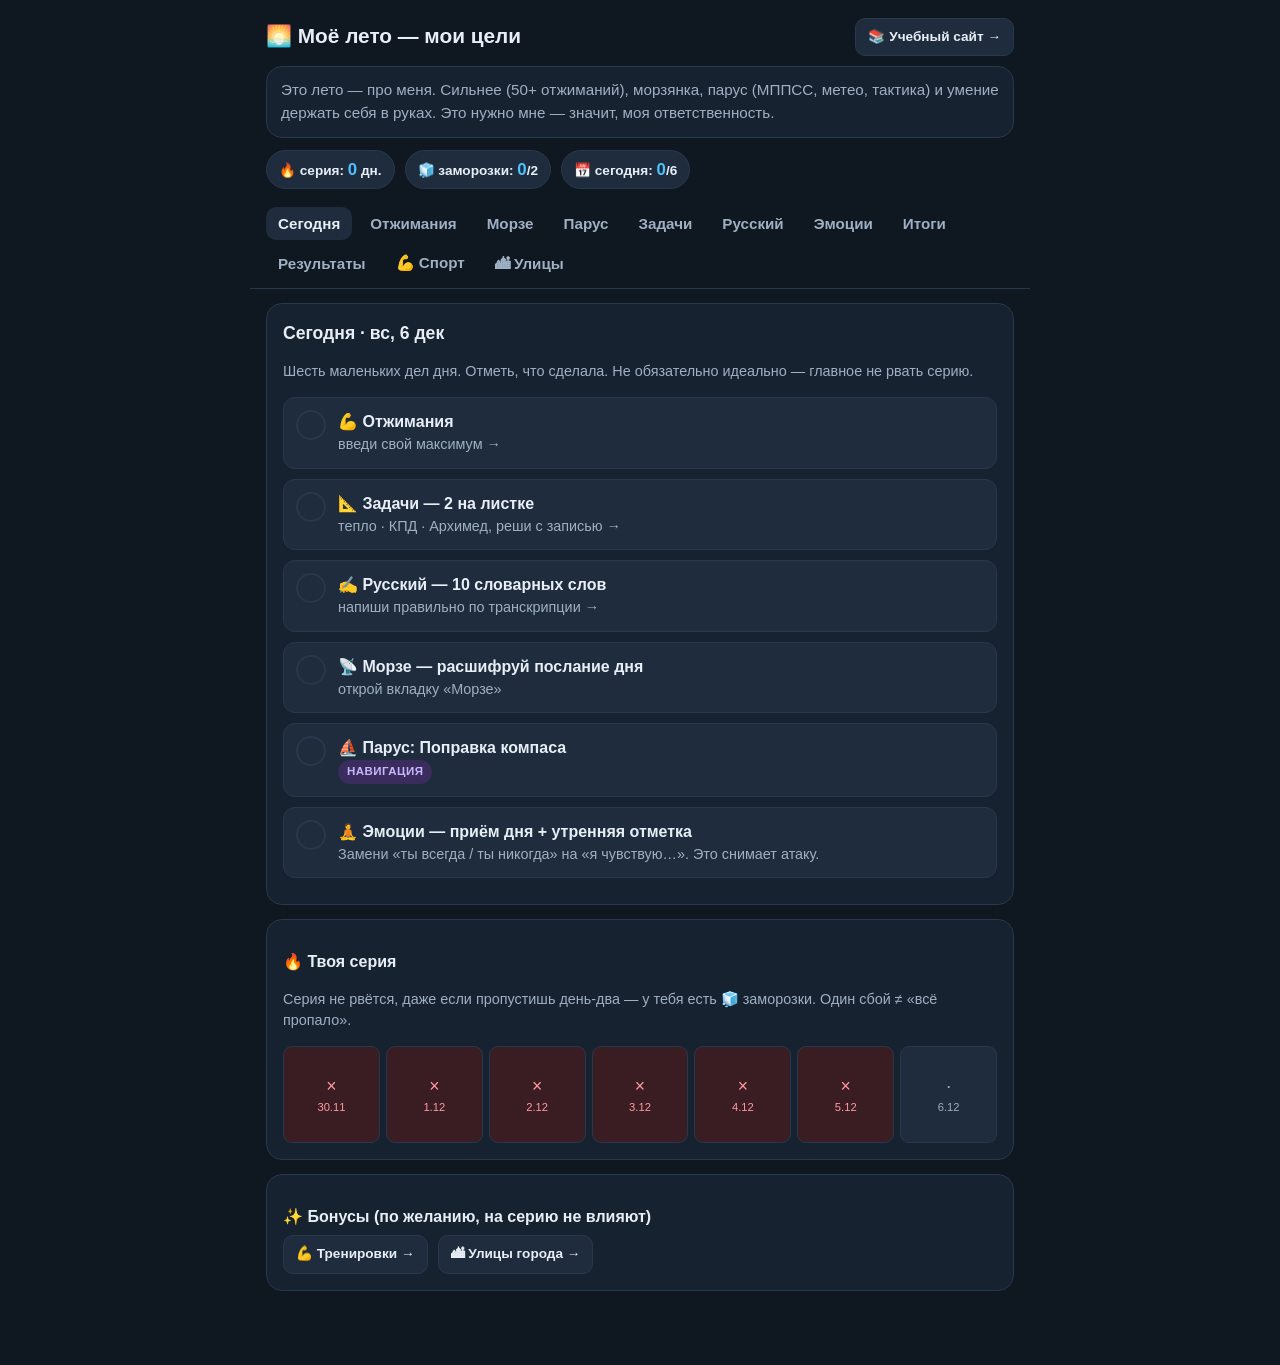
==== commit 820f2630: "Эмоции: переезд на утро (утренняя отметка про вчера + настрой на день) Co-Authored-By: Claude Opus 4" ====
--- a/goals.html
+++ b/goals.html
@@ -177,7 +177,7 @@
  "Перед спором реши: какого исхода я хочу? Резкая фраза приближает его или отдаляет?",
  "Я-сообщение: «когда происходит X, я чувствую Y, и мне хотелось бы Z».",
  "Дай человеку договорить, не перебивая. Посчитай до двух после его паузы.",
- "Вечером вспомни один момент, где ты сдержалась. Это и есть тренировка."
+ "Утром вспомни вчерашний момент, где ты сдержалась. Это и есть тренировка."
 ];
 
 // Задачи на листке — авторский набор: тепловой баланс, КПД, Архимед (в несколько действий)
@@ -321,7 +321,7 @@
     ${cardGo("russian","✍️",izlDay?"Русский — короткое изложение":"Русский — 10 словарных слов",izlDay?"прочитай и перескажи кратко":"напиши правильно по транскрипции","russian")}
     ${card("morse","📡","Морзе — расшифруй послание дня","открой вкладку «Морзе»")}
     ${card("sailing","⛵","Парус: "+SAILING[si][1],"<span class='pill "+SAILING[si][0]+"'>"+plabel(SAILING[si][0])+"</span>")}
-    ${card("emotions","🧘","Эмоции — приём дня + вечерняя отметка",EMO[ei])}
+    ${card("emotions","🧘","Эмоции — приём дня + утренняя отметка",EMO[ei])}
     </div>
     <div class="card"><h3>🔥 Твоя серия</h3>
     <p class="muted">Серия не рвётся, даже если пропустишь день-два — у тебя есть 🧊 заморозки. Один сбой ≠ «всё пропало».</p>
@@ -524,13 +524,13 @@
 function tEmo(){
   const i=dayIndex()%EMO.length;
   return `<div class="card"><h2>🧘 Приём дня</h2><p style="font-size:1.05rem">${EMO[i]}</p></div>
-   <div class="card"><h3>Вечерняя отметка (10 секунд)</h3>
-    <p class="muted">Сегодня получилось сдержать непрошенную/резкую фразу?</p>
+   <div class="card"><h3>Утренняя отметка (10 секунд)</h3>
+    <p class="muted">Вчера получилось сдержать непрошенную/резкую фразу?</p>
     <div class="seg" id="held">
       <button data-v="yes">Да 💪</button><button data-v="partly">Частично</button><button data-v="no">Не вышло</button></div>
     <h3>Настроение</h3><div class="moods" id="mood">
       ${[["1","😣"],["2","🙁"],["3","😐"],["4","🙂"],["5","😄"]].map(([v,e])=>`<button data-v="${v}">${e}</button>`).join("")}</div>
-    <h3>Одна строчка: что было трудно / чем горжусь</h3>
+    <h3>Одна строчка: что со вчера / на что настроишься сегодня</h3>
     <textarea id="enote" placeholder="по желанию"></textarea>
     <div style="margin-top:10px"><button class="btn" onclick="saveEmo()">Сохранить отметку</button></div>
     <p id="emsg" class="muted" style="margin-top:8px"></p></div>`;
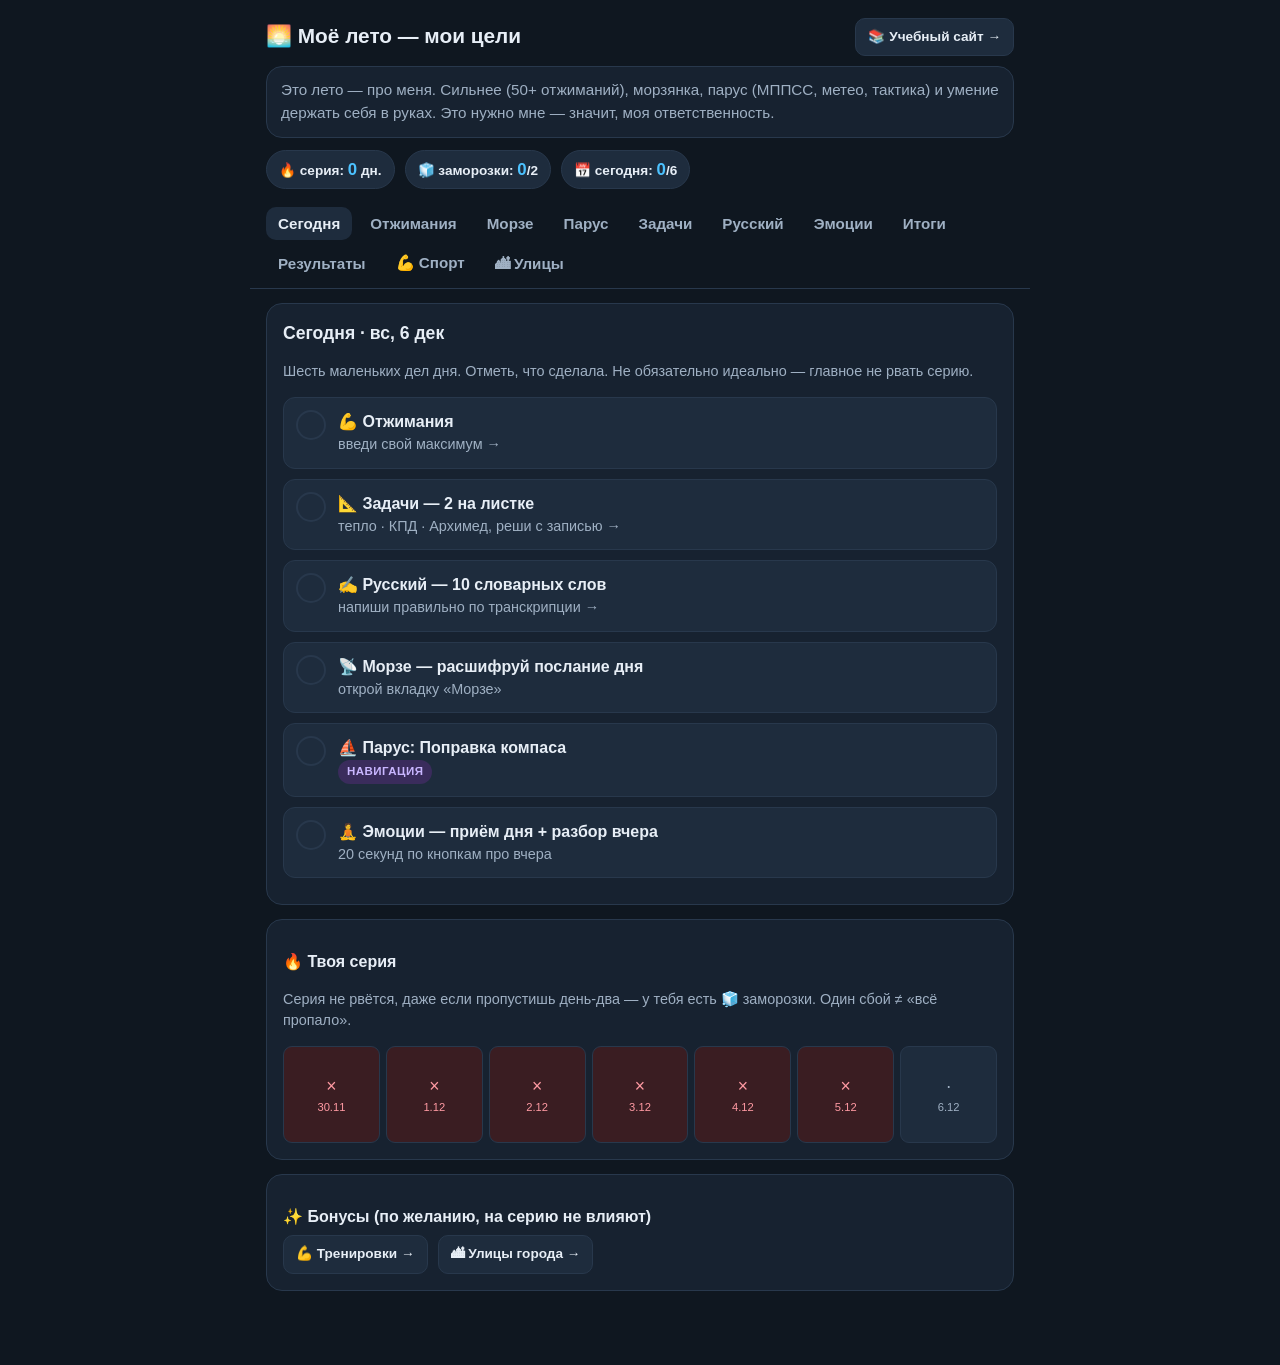
==== commit 3b87d922: "Утренний разбор вчерашнего дня: быстрый опрос по кнопкам + серия разборов Заменил «Утреннюю отметку»" ====
--- a/goals.html
+++ b/goals.html
@@ -231,19 +231,20 @@
   startDate:isoToday(),
   pushupMax:null,
   pushupHistory:[],   // [{date,max}]
-  days:{},            // {iso:{pushups,morse,sailing,emotions, emo:{held,mood,note}, morseGuess}}
+  days:{},            // {iso:{pushups,morse,sailing,emotions, emo:{studied,block,pushY,held,mood,note}, morseGuess}}
   morseSolved:0,
   freezeBudget:2
 };
 let S=load();
 function load(){try{const r=localStorage.getItem(KEY);return r?{...DEFAULT,...JSON.parse(r)}:{...DEFAULT};}catch(e){return{...DEFAULT};}}
 function save(){localStorage.setItem(KEY,JSON.stringify(S));}
-// Разовая отметка: серия 1–5 июля (Маша занималась с разных устройств, данные не синхронизировались)
-if(!S.seedJul1){
+// Разовая отметка серии: всё сделано 1–8 июля (данные не синхронизировались между устройствами)
+if(!S.seedJul8){
   S.startDate="2026-07-01";
   const mk=(d,total)=>{S.days[d]={pushups:true,morse:true,sailing:true,emotions:true,physics:true,russian:true,pushLog:[{type:"обычные",reps:total}]};};
-  mk("2026-07-01",70);mk("2026-07-02",70);mk("2026-07-03",70);mk("2026-07-04",70);mk("2026-07-05",80);
-  S.seedJul1=true;
+  ["2026-07-01","2026-07-02","2026-07-03","2026-07-04","2026-07-06","2026-07-07","2026-07-08"].forEach(d=>mk(d,70));
+  mk("2026-07-05",80);
+  S.seedJul8=true;
   save();
 }
 
@@ -321,7 +322,7 @@
     ${cardGo("russian","✍️",izlDay?"Русский — короткое изложение":"Русский — 10 словарных слов",izlDay?"прочитай и перескажи кратко":"напиши правильно по транскрипции","russian")}
     ${card("morse","📡","Морзе — расшифруй послание дня","открой вкладку «Морзе»")}
     ${card("sailing","⛵","Парус: "+SAILING[si][1],"<span class='pill "+SAILING[si][0]+"'>"+plabel(SAILING[si][0])+"</span>")}
-    ${card("emotions","🧘","Эмоции — приём дня + утренняя отметка",EMO[ei])}
+    ${card("emotions","🧘","Эмоции — приём дня + разбор вчера",reviewDone(d)?"разбор сделан ✓ · серия "+reviewStreak():"20 секунд по кнопкам про вчера")}
     </div>
     <div class="card"><h3>🔥 Твоя серия</h3>
     <p class="muted">Серия не рвётся, даже если пропустишь день-два — у тебя есть 🧊 заморозки. Один сбой ≠ «всё пропало».</p>
@@ -520,36 +521,72 @@
   x.izl.done=true;x.russian=true;save();render();
 }
 
-/* ---- ЭМОЦИИ ---- */
+/* ---- ЭМОЦИИ / УТРЕННИЙ РАЗБОР ---- */
+// Разбор считается сделанным, если отмечен главный вопрос — «занялась ли учёбой»
+function reviewDone(d){const x=S.days[d];return!!(x&&x.emo&&x.emo.studied);}
+function reviewStreak(){
+  let s=0, cur=isoToday();
+  if(!reviewDone(cur)) cur=addDays(cur,-1);   // сегодня ещё не заполнено — не рвём серию
+  while(cur>=S.startDate){
+    if(reviewDone(cur)) s++; else break;
+    cur=addDays(cur,-1);
+  }
+  return s;
+}
+// набор кнопок-сегментов: id, подпись, [ [значение,текст], ... ]
+function segRow(id,label,opts){
+  return `<h3>${label}</h3><div class="seg" id="${id}">${opts.map(([v,t])=>`<button data-v="${v}">${t}</button>`).join("")}</div>`;
+}
 function tEmo(){
   const i=dayIndex()%EMO.length;
+  const rs=reviewStreak();
+  const streakLine=rs>0
+    ? `<span class="chip">🔥 разборов подряд <span class="num">${rs}</span></span>`
+    : `<span class="chip">🔥 начни серию разборов сегодня</span>`;
   return `<div class="card"><h2>🧘 Приём дня</h2><p style="font-size:1.05rem">${EMO[i]}</p></div>
-   <div class="card"><h3>Утренняя отметка (10 секунд)</h3>
-    <p class="muted">Вчера получилось сдержать непрошенную/резкую фразу?</p>
-    <div class="seg" id="held">
-      <button data-v="yes">Да 💪</button><button data-v="partly">Частично</button><button data-v="no">Не вышло</button></div>
+   <div class="card"><h2>📝 Разбор вчерашнего дня</h2>
+    <p class="muted">Утром, пока садишься проверять день. 20 секунд по кнопкам — помогает заметить, что мешает, и подправить сегодня.</p>
+    <div class="row" id="revStreak" style="margin:4px 0 2px">${streakLine}</div>
+    ${segRow("studied","📚 Вчера занялась учёбой?",[["yes","Да"],["partly","Чуть"],["no","Нет"]])}
+    ${segRow("block","Что мешало?",[["time","Нет времени"],["forgot","Забыла"],["tired","Устала"],["ok","Всё ок"]])}
+    ${segRow("pushY","💪 Отжимания вчера",[["none","Не делала"],["lo","до 50"],["mid","50–69"],["goal","70+ 🔥"]])}
+    ${segRow("held","🧘 Сдержала резкую фразу?",[["yes","Да 💪"],["partly","Частично"],["no","Не вышло"]])}
     <h3>Настроение</h3><div class="moods" id="mood">
       ${[["1","😣"],["2","🙁"],["3","😐"],["4","🙂"],["5","😄"]].map(([v,e])=>`<button data-v="${v}">${e}</button>`).join("")}</div>
-    <h3>Одна строчка: что со вчера / на что настроишься сегодня</h3>
-    <textarea id="enote" placeholder="по желанию"></textarea>
-    <div style="margin-top:10px"><button class="btn" onclick="saveEmo()">Сохранить отметку</button></div>
+    <h3>✏️ Что сегодня сделаешь иначе? (по желанию)</h3>
+    <textarea id="enote" placeholder="одна строчка"></textarea>
+    <div style="margin-top:10px"><button class="btn" onclick="saveEmo()">Сохранить разбор</button></div>
     <p id="emsg" class="muted" style="margin-top:8px"></p></div>`;
+}
+// делает группу кнопок «одна выбранная» и подсвечивает сохранённое значение
+function wireSeg(id,val){
+  if(val)document.querySelector(`#${id} button[data-v="${val}"]`)?.classList.add("sel");
+  document.querySelectorAll(`#${id} button`).forEach(b=>b.onclick=()=>{
+    document.querySelectorAll(`#${id} button`).forEach(z=>z.classList.remove("sel"));b.classList.add("sel");});
 }
 function fillEmo(){
   const x=day(isoToday());const e=x.emo||{};
-  if(e.held)document.querySelector(`#held button[data-v="${e.held}"]`)?.classList.add("sel");
-  if(e.mood)document.querySelector(`#mood button[data-v="${e.mood}"]`)?.classList.add("sel");
+  wireSeg("studied",e.studied);
+  wireSeg("block",e.block);
+  wireSeg("pushY",e.pushY);
+  wireSeg("held",e.held);
+  wireSeg("mood",e.mood);
   if(e.note)document.getElementById("enote").value=e.note;
-  document.querySelectorAll("#held button").forEach(b=>b.onclick=()=>{document.querySelectorAll("#held button").forEach(z=>z.classList.remove("sel"));b.classList.add("sel");});
-  document.querySelectorAll("#mood button").forEach(b=>b.onclick=()=>{document.querySelectorAll("#mood button").forEach(z=>z.classList.remove("sel"));b.classList.add("sel");});
 }
 function saveEmo(){
   const x=day(isoToday());
-  const held=document.querySelector("#held button.sel")?.dataset.v||null;
-  const mood=document.querySelector("#mood button.sel")?.dataset.v||null;
+  const pick=id=>document.querySelector(`#${id} button.sel`)?.dataset.v||null;
+  const studied=pick("studied"), block=pick("block"), pushY=pick("pushY");
+  const held=pick("held"), mood=pick("mood");
   const note=document.getElementById("enote").value.trim();
-  x.emo={held,mood,note};x.emotions=true;save();renderHeader();
-  document.getElementById("emsg").innerHTML='<span class="ok">Сохранено. Отметка засчитана — это и есть тренировка. ✓</span>';
+  x.emo={studied,block,pushY,held,mood,note};x.emotions=true;save();renderHeader();
+  const rs=reviewStreak();
+  const rsLine=rs>0?`<span class="chip">🔥 разборов подряд <span class="num">${rs}</span></span>`:"";
+  const rsBox=document.getElementById("revStreak"); if(rsBox&&rsLine)rsBox.innerHTML=rsLine;
+  const msg=studied
+    ? 'Разбор сохранён. Серия разборов засчитана! 🔥'
+    : 'Сохранено. Отметь «Вчера занялась учёбой?» — тогда засчитается серия разборов.';
+  document.getElementById("emsg").innerHTML='<span class="ok">'+msg+'</span>';
 }
 
 /* ---- ИТОГИ НЕДЕЛИ ---- */
@@ -559,9 +596,11 @@
   const done14=lastN(14).filter(d=>isComplete(d)).length;
   const lastMax=S.pushupMax||"—";
   const heldYes=lastN(14).filter(d=>S.days[d]&&S.days[d].emo&&S.days[d].emo.held==="yes").length;
+  const rs=reviewStreak();
   return `<div class="card"><h2>📊 Итоги</h2>
     <div class="row">
       <span class="chip">🔥 серия <span class="num">${st.streak}</span></span>
+      <span class="chip">📝 разборов подряд <span class="num">${rs}</span></span>
       <span class="chip">✅ дней за 2 недели <span class="num">${done14}</span></span>
       <span class="chip">💪 максимум <span class="num">${lastMax}</span></span>
       <span class="chip">📡 морзе решено <span class="num">${S.morseSolved}</span></span>
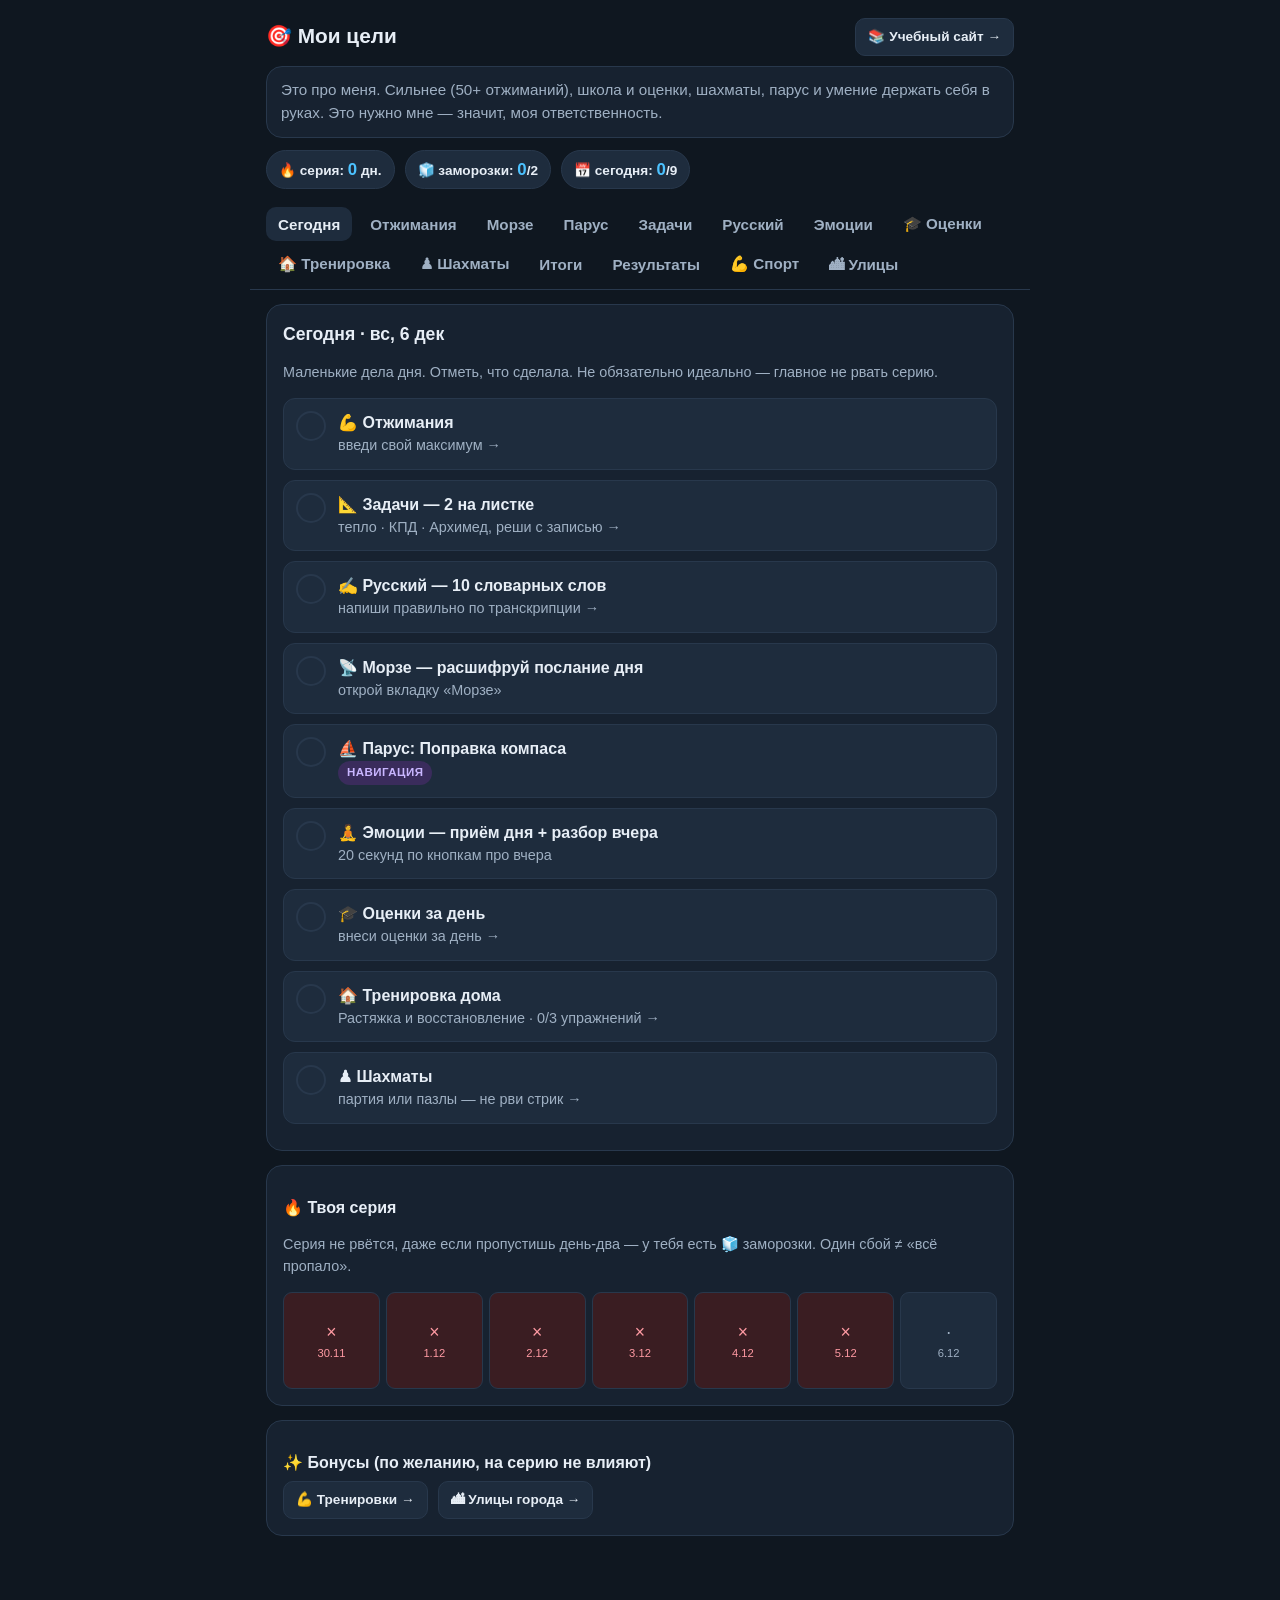
==== commit 5b5c3052: "Сентябрь: «Мои цели» вместо «Моё лето» + оценки, тренировка дома, шахматы - Заголовки без «лета», фр" ====
--- a/goals.html
+++ b/goals.html
@@ -3,7 +3,7 @@
 <head>
 <meta charset="UTF-8">
 <meta name="viewport" content="width=device-width, initial-scale=1.0">
-<title>Моё лето — мои цели</title>
+<title>Мои цели</title>
 <style>
   :root{
     --bg:#0f1720; --card:#172230; --card2:#1e2c3d; --line:#28384c;
@@ -98,14 +98,14 @@
 <body>
 <header>
   <div class="topbar">
-    <h1>🌅 Моё лето — мои цели</h1>
+    <h1>🎯 Мои цели</h1>
     <a class="linkbtn" href="program.html">📚 Учебный сайт →</a>
   </div>
   <div class="why" id="why" title="Нажми, чтобы изменить"></div>
   <div class="streakbar">
     <span class="chip">🔥 серия: <span class="num" id="streakN">0</span> дн.</span>
     <span class="chip">🧊 заморозки: <span class="num" id="freezeN">2</span>/2</span>
-    <span class="chip">📅 сегодня: <span class="num" id="todayDone">0</span>/6</span>
+    <span class="chip">📅 сегодня: <span class="num" id="todayDone">0</span>/<span id="todayTotal">6</span></span>
   </div>
 </header>
 
@@ -227,13 +227,15 @@
 /* ============================ СОСТОЯНИЕ ============================ */
 const KEY="goals-state";
 const DEFAULT={
-  why:"Это лето — про меня. Сильнее (50+ отжиманий), морзянка, парус (МППСС, метео, тактика) и умение держать себя в руках. Это нужно мне — значит, моя ответственность.",
+  why:"Это про меня. Сильнее (50+ отжиманий), школа и оценки, шахматы, парус и умение держать себя в руках. Это нужно мне — значит, моя ответственность.",
   startDate:isoToday(),
   pushupMax:null,
   pushupHistory:[],   // [{date,max}]
   days:{},            // {iso:{pushups,morse,sailing,emotions, emo:{studied,block,pushY,held,mood,note}, morseGuess}}
   morseSolved:0,
-  freezeBudget:2
+  freezeBudget:2,
+  chess:{appStreak:0,best:0},
+  subjects:["Алгебра","Геометрия","Физика","Русский","Литература","Английский","История","Обществознание","Химия","Биология","География","Информатика","Физкультура"]
 };
 let S=load();
 function load(){try{const r=localStorage.getItem(KEY);return r?{...DEFAULT,...JSON.parse(r)}:{...DEFAULT};}catch(e){return{...DEFAULT};}}
@@ -248,6 +250,19 @@
   save();
 }
 
+// Обновление текста «зачем» после лета (свой текст не трогаем)
+if(!S.sep2026){
+  if(/Это лето — про меня/.test(S.why||"")) S.why=DEFAULT.why;
+  if(!S.chess) S.chess={appStreak:0,best:0};
+  if(!S.subjects) S.subjects=DEFAULT.subjects.slice();
+  S.sep2026=true; save();
+}
+
+/* ====================== ДЕЛА ДНЯ: старые + новые ====================== */
+const CORE=["pushups","morse","sailing","emotions","physics","russian"];
+const EXTRA=["grades","workout","chess"];               // оценки · тренировка дома · шахматы
+const EXTRA_FROM="2026-09-01";                          // до этой даты новые дела серию не рвут
+function reqKeys(d){return d>=EXTRA_FROM?CORE.concat(EXTRA):CORE;}
 /* ============================ ДАТЫ ============================ */
 function isoToday(){const d=new Date();return iso(d);}
 function iso(d){return d.getFullYear()+"-"+String(d.getMonth()+1).padStart(2,"0")+"-"+String(d.getDate()).padStart(2,"0");}
@@ -255,8 +270,8 @@
 function addDays(s,n){const d=parse(s);d.setDate(d.getDate()+n);return iso(d);}
 function idxOf(d){return Math.max(0,Math.round((parse(d)-parse(S.startDate))/86400000));}
 function dayIndex(){return idxOf(isoToday());}
-function day(d){if(!S.days[d])S.days[d]={pushups:false,morse:false,sailing:false,emotions:false,physics:false,russian:false};return S.days[d];}
-function isComplete(d){const x=S.days[d];return!!(x&&x.pushups&&x.morse&&x.sailing&&x.emotions&&x.physics&&x.russian);}
+function day(d){if(!S.days[d]){S.days[d]={};CORE.concat(EXTRA).forEach(k=>S.days[d][k]=false);}return S.days[d];}
+function isComplete(d){const x=S.days[d];return!!x&&reqKeys(d).every(k=>x[k]);}
 
 /* ============================ СЕРИЯ + ЗАМОРОЗКИ ============================ */
 function computeStreak(){
@@ -273,7 +288,7 @@
 }
 
 /* ============================ НАВИГАЦИЯ ============================ */
-const TABS=[["today","Сегодня"],["pushups","Отжимания"],["morse","Морзе"],["sailing","Парус"],["physics","Задачи"],["russian","Русский"],["emotions","Эмоции"],["week","Итоги"],["mom","Результаты"],["sport","💪 Спорт"],["city","🏙 Улицы"]];
+const TABS=[["today","Сегодня"],["pushups","Отжимания"],["morse","Морзе"],["sailing","Парус"],["physics","Задачи"],["russian","Русский"],["emotions","Эмоции"],["grades","🎓 Оценки"],["workout","🏠 Тренировка"],["chess","♟ Шахматы"],["week","Итоги"],["mom","Результаты"],["sport","💪 Спорт"],["city","🏙 Улицы"]];
 let tab="today";
 function renderNav(){
   document.getElementById("nav").innerHTML=TABS.map(([k,t])=>
@@ -285,18 +300,19 @@
   const st=computeStreak();
   document.getElementById("streakN").textContent=st.streak;
   document.getElementById("freezeN").textContent=st.freezesLeft;
-  let c=0;["pushups","morse","sailing","emotions","physics","russian"].forEach(k=>{if(day(isoToday())[k])c++;});
+  const rq=reqKeys(isoToday());let c=0;rq.forEach(k=>{if(day(isoToday())[k])c++;});
+  document.getElementById("todayTotal").textContent=rq.length;
   document.getElementById("todayDone").textContent=c;
 }
 document.getElementById("why").addEventListener("click",()=>{
-  const v=prompt("Зачем тебе это лето? (своими словами)",S.why.replace(/<[^>]+>/g,""));
+  const v=prompt("Зачем тебе это? (своими словами)",S.why.replace(/<[^>]+>/g,""));
   if(v!==null){S.why=v.trim()||S.why;save();renderHeader();}
 });
 
 /* ============================ ОТРИСОВКА ============================ */
-function render(){syncPush();renderNav();renderHeader();
+function render(){syncPush();syncGrades();syncWork();renderNav();renderHeader();
   const v=document.getElementById("view");
-  v.innerHTML=({today:tToday,pushups:tPush,morse:tMorse,sailing:tSail,physics:tPhys,russian:tRus,emotions:tEmo,week:tWeek,mom:tMom,city:tCity,sport:tSport}[tab])();
+  v.innerHTML=({today:tToday,pushups:tPush,morse:tMorse,sailing:tSail,physics:tPhys,russian:tRus,emotions:tEmo,grades:tGrades,workout:tWork,chess:tChess,week:tWeek,mom:tMom,city:tCity,sport:tSport}[tab])();
   if(tab==="emotions")fillEmo();
   if(tab==="morse")fillMorse();
 }
@@ -316,13 +332,16 @@
     <div class="check ${x[k]?'on':''}">${x[k]?'✓':''}</div>
     <div class="body"><div class="ttl">${emoji} ${ttl}</div><div class="muted">${sub} →</div></div></div>`;
   return `<div class="card"><h2>Сегодня · ${human(d)}</h2>
-    <p class="muted">Шесть маленьких дел дня. Отметь, что сделала. Не обязательно идеально — главное не рвать серию.</p>
+    <p class="muted">Маленькие дела дня. Отметь, что сделала. Не обязательно идеально — главное не рвать серию.</p>
     ${cardGo("pushups","💪","Отжимания",push,"pushups")}
     ${cardGo("physics","📐","Задачи — 2 на листке","тепло · КПД · Архимед, реши с записью","physics")}
     ${cardGo("russian","✍️",izlDay?"Русский — короткое изложение":"Русский — 10 словарных слов",izlDay?"прочитай и перескажи кратко":"напиши правильно по транскрипции","russian")}
     ${card("morse","📡","Морзе — расшифруй послание дня","открой вкладку «Морзе»")}
     ${card("sailing","⛵","Парус: "+SAILING[si][1],"<span class='pill "+SAILING[si][0]+"'>"+plabel(SAILING[si][0])+"</span>")}
     ${card("emotions","🧘","Эмоции — приём дня + разбор вчера",reviewDone(d)?"разбор сделан ✓ · серия "+reviewStreak():"20 секунд по кнопкам про вчера")}
+    ${cardGo("grades","🎓","Оценки за день",gradeSub(d),"grades")}
+    ${cardGo("workout","🏠","Тренировка дома",workSub(d),"workout")}
+    ${cardGo("chess","♟","Шахматы",chessSub(d),"chess")}
     </div>
     <div class="card"><h3>🔥 Твоя серия</h3>
     <p class="muted">Серия не рвётся, даже если пропустишь день-два — у тебя есть 🧊 заморозки. Один сбой ≠ «всё пропало».</p>
@@ -604,6 +623,9 @@
       <span class="chip">✅ дней за 2 недели <span class="num">${done14}</span></span>
       <span class="chip">💪 максимум <span class="num">${lastMax}</span></span>
       <span class="chip">📡 морзе решено <span class="num">${S.morseSolved}</span></span>
+      <span class="chip">🎓 средний балл <span class="num">${avgAll(30)?avgAll(30).toFixed(2):"—"}</span></span>
+      <span class="chip">🏠 тренировок за 2 нед <span class="num">${workCount(14)}</span></span>
+      <span class="chip">♟ шахматы подряд <span class="num">${chessDays()}</span></span>
       <span class="chip">🧘 сдержалась <span class="num">${heldYes}</span> дн.</span>
     </div></div>
    <div class="card"><h3>Последние 2 недели</h3>${weekGrid(14)}
@@ -652,14 +674,15 @@
       const att=Object.keys(x.rusAns).length;
       rus="слова "+ok+"/10"+(att<10?" (не до конца)":"");
     }
-    return `<tr><td>${human(d)}</td><td>${phys}</td><td>${rus}</td></tr>`;
+    const gg=gradesOf(d).map(e=>e.s.slice(0,3)+" "+e.v).join(", ");
+    return `<tr><td>${human(d)}</td><td>${gg||"—"}</td><td>${phys}</td><td>${rus}</td></tr>`;
   }).join("");
   return `<div class="card"><h2>📊 Результаты</h2>
-    <p class="muted">Твои результаты по учёбе: задачи по физике и русский язык, по дням. Можно показать маме, если попросит. Остальные дела (отжимания, морзе, парус, эмоции) сюда не попадают.</p>
+    <p class="muted">Твои результаты по учёбе: школьные оценки, задачи по физике и русский язык, по дням. Можно показать маме, если попросит. Остальные дела (отжимания, морзе, парус, эмоции) сюда не попадают.</p>
     <table style="width:100%;border-collapse:collapse;font-size:.92rem">
-      <thead><tr style="text-align:left;color:var(--dim)"><th>День</th><th>Задачи</th><th>Русский</th></tr></thead>
+      <thead><tr style="text-align:left;color:var(--dim)"><th>День</th><th>Оценки</th><th>Задачи</th><th>Русский</th></tr></thead>
       <tbody>${rows}</tbody></table></div>
-   <div class="card muted">«Задачи 2/2» — обе задачи решены верно. «Слова 8/10» — столько словарных слов написано правильно. В дни изложения — отметка, что пересказ написан.</div>`;
+   <div class="card muted">Столбец «Оценки» — школьные отметки за день (Алг 5 — алгебра, пятёрка). «Задачи 2/2» — обе задачи решены верно. «Слова 8/10» — столько словарных слов написано правильно. В дни изложения — отметка, что пересказ написан.</div>`;
 }
 
 /* ---- УЛИЦЫ ГОРОДА (бонус, не влияет на серию) ---- */
@@ -675,6 +698,180 @@
   return `<div class="card"><h2>💪 Спорт — тренировки</h2>
     <p class="muted">Твоя программа на 4 дня (руки+плечи, спина+пресс, ноги, кардио+кор) с видео-техникой по каждому упражнению. Бонус — на серию <b>не влияет</b>.</p>
     <a class="linkbtn" href="sport.html">Открыть программу →</a></div>`;
+}
+
+/* ---- ОЦЕНКИ В ШКОЛЕ ---- */
+function gradesOf(d){const x=S.days[d];return (x&&x.gradeLog)||[];}
+function syncGrades(){const d=isoToday(),x=day(d);x.grades=gradesOf(d).length>0||!!x.noGrades;}
+function gcls(v){return v>=5?"var(--good)":v==4?"var(--accent)":v==3?"var(--warn)":"var(--bad)";}
+function gradeSub(d){
+  const g=gradesOf(d);
+  if(g.length)return g.map(e=>e.s.slice(0,3)+" "+e.v).join(" · ");
+  const x=S.days[d];
+  return (x&&x.noGrades)?"сегодня оценок не было":"внеси оценки за день";
+}
+function addGrade(v){
+  const x=day(isoToday());
+  const s=document.getElementById("gsub").value;
+  x.gradeLog=x.gradeLog||[];x.gradeLog.push({s:s,v:v});x.noGrades=false;save();render();
+}
+function delGrade(i){const x=day(isoToday());if(x.gradeLog)x.gradeLog.splice(i,1);save();render();}
+function noGrades(){const x=day(isoToday());x.noGrades=!x.noGrades;if(x.noGrades)x.gradeLog=[];save();render();}
+function addSubject(){const v=prompt("Новый предмет:");if(v&&v.trim()){S.subjects.push(v.trim());save();render();}}
+function gradeStats(n){
+  const m={};
+  lastN(n).forEach(d=>gradesOf(d).forEach(e=>{const o=m[e.s]=m[e.s]||{sum:0,cnt:0,list:[]};o.sum+=e.v;o.cnt++;o.list.push(e.v);}));
+  return m;
+}
+function avgAll(n){let s=0,c=0;lastN(n).forEach(d=>gradesOf(d).forEach(e=>{s+=e.v;c++;}));return c?s/c:0;}
+function tGrades(){
+  const d=isoToday(),x=day(d),today=gradesOf(d);
+  const opts=S.subjects.map(s=>`<option>${s}</option>`).join("");
+  const list=today.length?today.map((e,i)=>
+    `<div class="task"><div class="body"><span style="color:${gcls(e.v)};font-weight:800;font-size:1.2rem">${e.v}</span>
+      &nbsp; ${e.s}</div><button class="btn ghost" onclick="delGrade(${i})">✕</button></div>`).join("")
+    :`<p class="muted">Пока пусто. Выбери предмет и нажми оценку.</p>`;
+  const st30=gradeStats(30);
+  const rows=Object.keys(st30).sort().map(s=>{
+    const o=st30[s],a=o.sum/o.cnt;
+    return `<tr><td>${s}</td><td>${o.list.map(v=>`<b style="color:${gcls(v)}">${v}</b>`).join(" ")}</td>
+      <td style="text-align:right;font-weight:700;color:${gcls(Math.round(a))}">${a.toFixed(2)}</td></tr>`;
+  }).join("")||`<tr><td colspan="3" class="muted">Пока нет оценок за месяц.</td></tr>`;
+  const a7=avgAll(7),a30=avgAll(30);
+  const byDay=lastN(14).reverse().map(dd=>{
+    const g=gradesOf(dd);
+    return `<tr><td>${human(dd)}</td><td>${g.length?g.map(e=>`${e.s.slice(0,3)} <b style="color:${gcls(e.v)}">${e.v}</b>`).join(", "):'<span class="muted">—</span>'}</td></tr>`;
+  }).join("");
+  return `<div class="card"><h2>🎓 Оценки за сегодня</h2>
+    <p class="muted">Записывай сразу после уроков, пока помнишь. Двойка — это тоже данные: её видно, значит с ней можно что-то сделать.</p>
+    <div class="row" style="margin:10px 0">
+      <select id="gsub" style="max-width:230px">${opts}</select>
+      <button class="btn ghost" onclick="addSubject()">+ предмет</button>
+    </div>
+    <div class="seg">
+      <button onclick="addGrade(5)" style="font-size:1.2rem;font-weight:800;color:var(--good)">5</button>
+      <button onclick="addGrade(4)" style="font-size:1.2rem;font-weight:800;color:var(--accent)">4</button>
+      <button onclick="addGrade(3)" style="font-size:1.2rem;font-weight:800;color:var(--warn)">3</button>
+      <button onclick="addGrade(2)" style="font-size:1.2rem;font-weight:800;color:var(--bad)">2</button>
+    </div>
+    <h3>Сегодня</h3>${list}
+    <button class="btn ${x.noGrades?'':'ghost'}" onclick="noGrades()">${x.noGrades?'✓ ':''}Сегодня оценок не было</button>
+    <p class="muted" style="margin-top:6px">Выходной или не спрашивали — жми эту кнопку, день всё равно закроется.</p></div>
+   <div class="card"><h3>📈 Средний балл</h3>
+    <div class="row">
+      <span class="chip">за неделю <span class="num">${a7?a7.toFixed(2):"—"}</span></span>
+      <span class="chip">за месяц <span class="num">${a30?a30.toFixed(2):"—"}</span></span>
+    </div>
+    <table style="width:100%;border-collapse:collapse;font-size:.92rem;margin-top:10px">
+      <thead><tr style="text-align:left;color:var(--dim)"><th>Предмет</th><th>Оценки за месяц</th><th style="text-align:right">Средний</th></tr></thead>
+      <tbody>${rows}</tbody></table></div>
+   <div class="card"><h3>📅 По дням</h3>
+    <table style="width:100%;border-collapse:collapse;font-size:.92rem"><tbody>${byDay}</tbody></table></div>`;
+}
+
+/* ---- ТРЕНИРОВКА ДОМА ---- */
+const WORK=[
+  {n:"Растяжка и восстановление",ex:[["Растяжка всего тела","10 мин"],["Планка","2×40 сек"],["Кошка-корова для спины","2×10"]]},
+  {n:"Руки и плечи",ex:[["Отжимания","4×макс"],["Отжимания узкие","3×10"],["Обратные отжимания от стула","3×12"],["Подъёмы рук в стороны (бутылки)","3×15"]]},
+  {n:"Ноги и кор",ex:[["Приседания","3×20"],["Выпады","3×12 на ногу"],["Ягодичный мост","3×15"],["Планка","3×40 сек"]]},
+  {n:"Спина и пресс",ex:[["Супермен","3×15"],["Тяга полотенца или резинки","3×15"],["Скручивания","3×20"],["Лодочка","3×30 сек"]]},
+  {n:"Кардио",ex:[["Джампинг-джек","4×40 сек"],["Бёрпи","3×8"],["Скалолаз","3×30 сек"],["Бег на месте","5 мин"]]},
+  {n:"Руки и плечи · 2",ex:[["Отжимания","4×макс"],["Отжимания широкие","3×12"],["Боковая планка","3×30 сек на бок"],["Подъёмы рук вперёд","3×15"]]},
+  {n:"Ноги и кор · 2",ex:[["Приседания-плие","3×20"],["Зашагивания на стул","3×12"],["Подъёмы на носки","3×20"],["Велосипед","3×30 сек"]]}
+];
+function workOf(d){return WORK[parse(d).getDay()];}
+function syncWork(){
+  const d=isoToday(),x=day(d),w=workOf(d),l=x.workLog||{};
+  x.workout=!!x.workAll||w.ex.every((e,i)=>l[i]);
+}
+function toggleEx(i){const x=day(isoToday());x.workLog=x.workLog||{};x.workLog[i]=!x.workLog[i];syncWork();save();render();}
+function toggleWorkAll(){const x=day(isoToday());x.workAll=!x.workAll;if(!x.workAll)x.workout=false;syncWork();save();render();}
+function workCount(n){return lastN(n).filter(d=>S.days[d]&&S.days[d].workout).length;}
+function workSub(d){
+  const x=S.days[d],w=workOf(d);
+  if(x&&x.workout)return "сделано ✓ · "+w.n;
+  const done=x&&x.workLog?Object.values(x.workLog).filter(Boolean).length:0;
+  return w.n+" · "+done+"/"+w.ex.length+" упражнений";
+}
+function tWork(){
+  const d=isoToday(),x=day(d),w=workOf(d),l=x.workLog||{};
+  const items=w.ex.map((e,i)=>`<div class="task ${l[i]?'done':''}">
+    <button class="check ${l[i]?'on':''}" onclick="toggleEx(${i})">${l[i]?'✓':''}</button>
+    <div class="body"><div class="ttl">${e[0]}</div><div class="muted">${e[1]}</div></div></div>`).join("");
+  return `<div class="card"><h2>🏠 Тренировка дома · ${w.n}</h2>
+    <p class="muted">Без железа, минут двадцать. Программа меняется по дням недели сама — сегодня ${human(d)}.</p>
+    ${items}
+    <button class="btn ${x.workAll?'':'ghost'}" onclick="toggleWorkAll()">${x.workAll?'✓ ':''}Отметить тренировку целиком</button>
+    <p class="muted" style="margin-top:6px">Тренировалась в зале или на воде — тоже жми сюда, день засчитан.</p></div>
+   <div class="card"><h3>📊 Как идёт</h3>
+    <div class="row">
+      <span class="chip">🏠 за неделю <span class="num">${workCount(7)}</span></span>
+      <span class="chip">🏠 за 2 недели <span class="num">${workCount(14)}</span></span>
+    </div>
+    <p class="muted" style="margin-top:8px">Пропущенный день не отменяет неделю. Важна не идеальность, а то, что ты возвращаешься.</p>
+    <a class="linkbtn" href="sport.html" style="margin-top:8px">💪 Полная программа с весами →</a></div>`;
+}
+
+/* ---- ШАХМАТЫ ---- */
+function chessDays(){
+  let n=0,cur=isoToday();
+  if(!(S.days[cur]&&S.days[cur].chess))cur=addDays(cur,-1);
+  while(S.days[cur]&&S.days[cur].chess){n++;cur=addDays(cur,-1);}
+  return n;
+}
+function chessSub(d){
+  const x=S.days[d],app=(S.chess&&S.chess.appStreak)||0;
+  if(x&&x.chess)return "сделано ✓ · серия "+chessDays()+" дн."+(app?" · в приложении "+app:"");
+  return "партия или пазлы — не рви стрик";
+}
+function toggleChess(){const x=day(isoToday());x.chess=!x.chess;save();render();}
+function saveChess(){
+  const x=day(isoToday());
+  const v=parseInt(document.getElementById("cstreak").value,10);
+  if(!isNaN(v)&&v>=0){S.chess.appStreak=v;S.chess.best=Math.max(S.chess.best||0,v);}
+  const p=parseInt(document.getElementById("cpuz").value,10);
+  if(!isNaN(p))x.chessPuz=p;
+  const nt=document.getElementById("cnote");if(nt)x.chessNote=nt.value.trim();
+  save();render();
+  const m=document.getElementById("cmsg");if(m)m.innerHTML='<span class="ok">Сохранено ✓</span>';
+}
+function tChess(){
+  const d=isoToday(),x=day(d);
+  const hist=lastN(14).reverse().map(dd=>{
+    const y=S.days[dd];
+    return `<tr><td>${human(dd)}</td><td>${y&&y.chess?'<span class="ok">✓</span>':'<span class="muted">—</span>'}</td>
+      <td>${y&&y.chessPuz?y.chessPuz+" пазлов":'<span class="muted">—</span>'}</td>
+      <td class="muted">${(y&&y.chessNote)||""}</td></tr>`;
+  }).join("");
+  return `<div class="card"><h2>♟ Шахматы</h2>
+    <p class="muted">Стрик в приложении держится одним действием в день: партия или несколько пазлов. Отметь, что сегодня сыграно.</p>
+    <div class="task ${x.chess?'done':''}">
+      <button class="check ${x.chess?'on':''}" onclick="toggleChess()">${x.chess?'✓':''}</button>
+      <div class="body"><div class="ttl">Сегодня шахматы были</div><div class="muted">партия · пазлы · разбор</div></div></div>
+    <div class="row">
+      <span class="chip">♟ серия здесь <span class="num">${chessDays()}</span> дн.</span>
+      <span class="chip">📱 в приложении <span class="num">${(S.chess&&S.chess.appStreak)||0}</span> дн.</span>
+      <span class="chip">🏆 рекорд <span class="num">${(S.chess&&S.chess.best)||0}</span></span>
+    </div>
+    <h3>Свести с приложением</h3>
+    <div class="cols">
+      <div class="col"><label class="muted">Стрик в приложении, дней</label>
+        <input id="cstreak" type="number" min="0" value="${(S.chess&&S.chess.appStreak)||0}"></div>
+      <div class="col"><label class="muted">Пазлов решено сегодня</label>
+        <input id="cpuz" type="number" min="0" value="${x.chessPuz||""}"></div>
+    </div>
+    <label class="muted" style="display:block;margin-top:8px">Заметка: что получилось, где зевнула</label>
+    <textarea id="cnote" placeholder="например: попалась вилка конём, не увидела">${x.chessNote||""}</textarea>
+    <div class="row" style="margin-top:8px"><button class="btn" onclick="saveChess()">Сохранить</button>
+      <span id="cmsg" class="muted"></span></div>
+    <div class="row" style="margin-top:10px">
+      <a class="linkbtn" href="https://www.chess.com/puzzles" target="_blank" rel="noopener">Chess.com пазлы →</a>
+      <a class="linkbtn" href="https://lichess.org/training" target="_blank" rel="noopener">Lichess пазлы →</a>
+    </div></div>
+   <div class="card"><h3>📅 Последние 2 недели</h3>
+    <table style="width:100%;border-collapse:collapse;font-size:.92rem">
+      <thead><tr style="text-align:left;color:var(--dim)"><th>День</th><th>Было</th><th>Пазлы</th><th>Заметка</th></tr></thead>
+      <tbody>${hist}</tbody></table></div>`;
 }
 
 /* ---- ЭКСПОРТ / ИМПОРТ (ручной перенос между устройствами) ---- */
@@ -701,7 +898,7 @@
   mergeState(inc);save();render();
   const m=document.getElementById("impmsg");if(m)m.innerHTML='<span class="ok">Данные загружены и объединены ✓</span>';
 }
-function doneCount(x){return ["pushups","morse","sailing","emotions","physics","russian"].filter(k=>x&&x[k]).length;}
+function doneCount(x){return CORE.concat(EXTRA).filter(k=>x&&x[k]).length;}
 function mergeState(inc){
   if(!inc||typeof inc!=="object")return;
   inc.days=inc.days||{};
@@ -712,6 +909,10 @@
   if(Array.isArray(inc.pushupHistory)){const seen=new Set((S.pushupHistory||[]).map(h=>h.date));
     inc.pushupHistory.forEach(h=>{if(h&&!seen.has(h.date)){S.pushupHistory.push(h);seen.add(h.date);}});}
   if(inc.why&&(!S.why||S.why===DEFAULT.why))S.why=inc.why;
+  if(inc.chess){S.chess=S.chess||{appStreak:0,best:0};
+    S.chess.appStreak=Math.max(S.chess.appStreak||0,inc.chess.appStreak||0);
+    S.chess.best=Math.max(S.chess.best||0,inc.chess.best||0);}
+  if(Array.isArray(inc.subjects))inc.subjects.forEach(s=>{if(S.subjects.indexOf(s)<0)S.subjects.push(s);});
   if(inc.seedJul1)S.seedJul1=true;
 }
 
